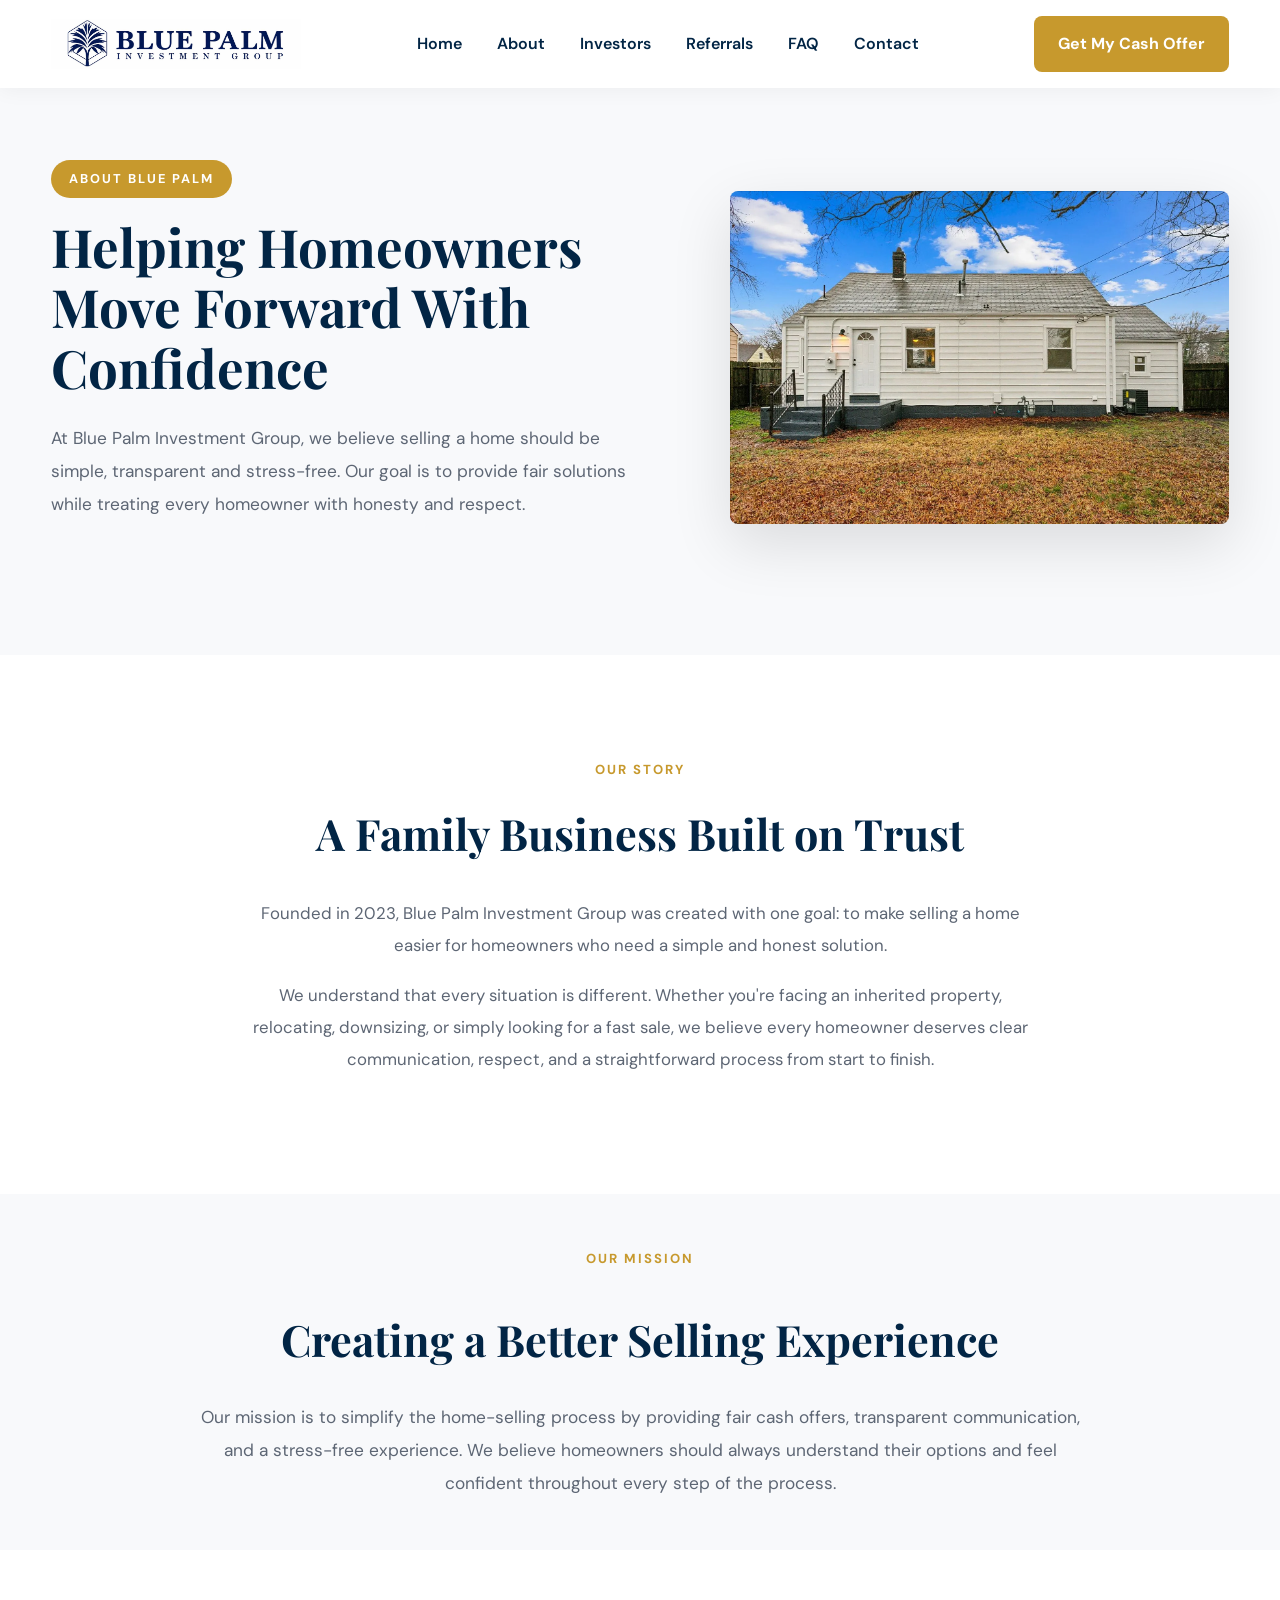
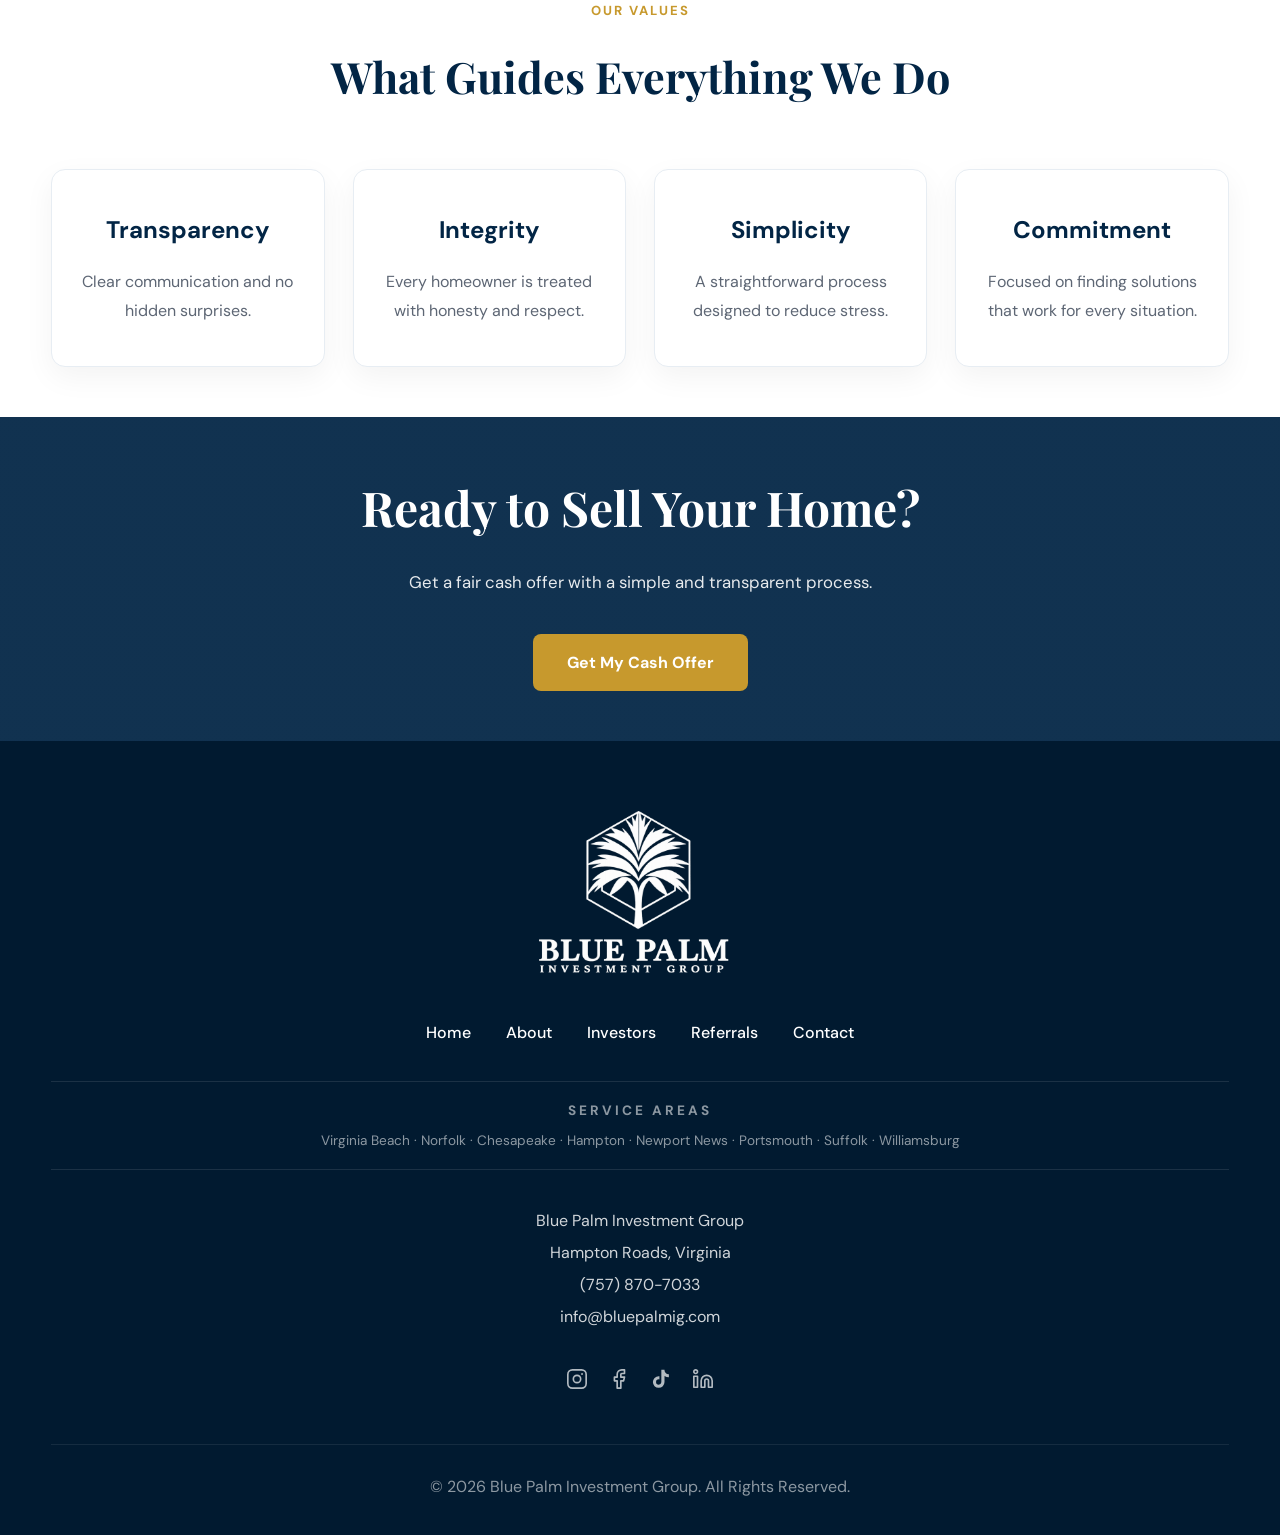
==== about.html @ 083c108b "cambios" ====
<!DOCTYPE html>
<html lang="en">

    <head>

    <meta charset="UTF-8">
    <meta name="viewport" content="width=device-width, initial-scale=1.0">

    <title>Blue Palm Investment Group | Sell Your House Fast in Virginia</title>

    <meta name="description"
        content="Sell your house fast in Virginia. No repairs, no commissions, no hidden fees. Receive a fair cash offer from Blue Palm Investment Group.">

    <link rel="preconnect" href="https://fonts.googleapis.com">
    <link rel="preconnect" href="https://fonts.gstatic.com" crossorigin>
    <link rel="preload" as="style" href="https://fonts.googleapis.com/css2?family=Playfair+Display:wght@600;700&family=DM+Sans:wght@300;400;500;700&display=swap">
    <link rel="stylesheet" href="https://fonts.googleapis.com/css2?family=Playfair+Display:wght@600;700&family=DM+Sans:wght@300;400;500;700&display=swap" media="print" onload="this.media='all'">
    <link rel="canonical" href="https://bluepalmig.com/about">
    <link rel="stylesheet" href="css/style.css">
    <link rel="stylesheet" href="css/responsive.css">

     <!-- Google tag (gtag.js) -->
    <script async src="https://www.googletagmanager.com/gtag/js?id=G-DP2L8LZP22"></script>
    <script>
        window.dataLayer = window.dataLayer || [];
        function gtag(){dataLayer.push(arguments);}
        gtag('js', new Date());

        gtag('config', 'G-DP2L8LZP22');
    </script>

    </head>

    <body>



        <header class="header">

            <div class="container">

                <a href="index.html" class="logo">

                    <img src="images/logo.jpg" alt="Blue Palm Investment Group" width="260" height="173">

                </a>

                <nav class="navbar">

                    <ul class="nav-links">

                        <li><a href="index.html">Home</a></li>
                        <li><a href="about.html">About</a></li>
                        <li><a href="buyers.html">Investors</a></li>
                        <li><a href="referrals.html">Referrals</a></li>
                        <li><a href="fqa.html">FAQ</a></li>
                        <li><a href="contact.html">Contact</a></li>

                    </ul>

                </nav>

                <a href="index.html#seller-form" class="btn-nav">

                    Get My Cash Offer

                </a>

                <div class="menu-toggle">

                    ☰

                </div>

            </div>

        </header>


        <main>

            <section class="hero hero-about">

                <div class="container">

                    <div class="hero-text">

                        <span class="hero-tag">

                            ABOUT BLUE PALM

                        </span>

                        <h1>

                            Helping Homeowners Move Forward With Confidence

                        </h1>

                        <p>

                            At Blue Palm Investment Group, we believe selling a home
                            should be simple, transparent and stress-free.
                            Our goal is to provide fair solutions while treating every
                            homeowner with honesty and respect.

                        </p>

                    </div>

                    <div class="hero-image">

                        <img src="images/1.png"
                            alt="Blue Palm Team">

                    </div>

                </div>

            </section>

            <!-- OUR STORY -->

            <section class="about-story">

                <div class="container">

                    <div class="about-grid">

                        <div>

                            <span class="section-tag">

                                OUR STORY

                            </span>

                            <h2>

                                A Family Business Built on Trust

                            </h2>

                            <p>

                                Founded in 2023, Blue Palm Investment Group was created
                                with one goal: to make selling a home easier for
                                homeowners who need a simple and honest solution.

                            </p>

                            <p>

                                We understand that every situation is different.
                                Whether you're facing an inherited property,
                                relocating, downsizing, or simply looking for a fast sale,
                                we believe every homeowner deserves clear communication,
                                respect, and a straightforward process from start to finish.

                            </p>

                        </div>

                        <!-- <div>

                            <img src="images/5.jpg"
                                alt="Blue Palm Investment Group">

                        </div>-->

                    </div>

                </div>

            </section>



            <!-- MISSION -->

            <section class="mission">

                <div class="container">

                    <span class="section-tag">

                        OUR MISSION

                    </span>

                    <h2>

                        Creating a Better Selling Experience

                    </h2>

                    <p>

                        Our mission is to simplify the home-selling process by providing
                        fair cash offers, transparent communication, and a stress-free
                        experience. We believe homeowners should always understand their
                        options and feel confident throughout every step of the process.

                    </p>

                </div>

            </section>



            <!-- VALUES -->

            <section class="values">

                <div class="container">

                    <span class="section-tag">

                        OUR VALUES

                    </span>

                    <h2>

                        What Guides Everything We Do

                    </h2>

                    <div class="values-grid">

                        <article class="value-card">

                            <h3>

                                Transparency

                            </h3>

                            <p>

                                Clear communication and no hidden surprises.

                            </p>

                        </article>

                        <article class="value-card">

                            <h3>

                                Integrity

                            </h3>

                            <p>

                                Every homeowner is treated with honesty and respect.

                            </p>

                        </article>

                        <article class="value-card">

                            <h3>

                                Simplicity

                            </h3>

                            <p>

                                A straightforward process designed to reduce stress.

                            </p>

                        </article>

                        <article class="value-card">

                            <h3>

                                Commitment

                            </h3>

                            <p>

                                Focused on finding solutions that work for every situation.

                            </p>

                        </article>

                    </div>

                </div>

            </section>



            <!-- CTA -->

            <section class="cta">

                <div class="container">

                    <h2>

                        Ready to Sell Your Home?

                    </h2>

                    <p>

                        Get a fair cash offer with a simple and transparent process.

                    </p>

                    <a href="index.html#seller-form"
                    class="btn-primary">

                        Get My Cash Offer

                    </a>

                </div>

            </section>

        </main>

         <!-- FOOTER -->

        <footer class="footer">

            <div class="container">

                <div class="footer-logo">

                      <img src="images/logobp.png" alt="Blue Palm Investment Group" width="260" height="173">

                </div>

                <div class="footer-links">

                    <a href="index.html">Home</a>
                    <a href="about.html">About</a>
                    <a href="buyers.html">Investors</a>
                    <a href="referrals.html">Referrals</a>
                    <a href="contact.html">Contact</a>

                </div>

                <div class="footer-areas">

                    <p class="footer-areas-title">Service Areas</p>

                    <p>Virginia Beach · Norfolk · Chesapeake · Hampton · Newport News · Portsmouth · Suffolk · Williamsburg</p>

                </div>

                <div class="footer-contact">

                    <p>Blue Palm Investment Group</p>
                    <p>Hampton Roads, Virginia</p>
                    <p>(757) 870-7033</p>
                    <p>info@bluepalmig.com</p>

                </div>

                <div class="footer-social">

                    <!-- Instagram -->
                    <a href="https://www.instagram.com/bluepalmig/" target="_blank" aria-label="Instagram">
                        <svg xmlns="http://www.w3.org/2000/svg" width="22" height="22" viewBox="0 0 24 24" fill="none" stroke="white" stroke-width="1.8" stroke-linecap="round" stroke-linejoin="round">
                            <rect x="2" y="2" width="20" height="20" rx="5" ry="5"/>
                            <circle cx="12" cy="12" r="4"/>
                            <circle cx="17.5" cy="6.5" r="1" fill="white" stroke="none"/>
                        </svg>
                    </a>

                    <!-- Facebook -->
                    <a href="https://www.facebook.com/p/Blue-Palm-Investment-Group-LLC-61579224363152/" target="_blank" aria-label="Facebook">
                        <svg xmlns="http://www.w3.org/2000/svg" width="22" height="22" viewBox="0 0 24 24" fill="none" stroke="white" stroke-width="1.8" stroke-linecap="round" stroke-linejoin="round">
                            <path d="M18 2h-3a5 5 0 0 0-5 5v3H7v4h3v8h4v-8h3l1-4h-4V7a1 1 0 0 1 1-1h3z"/>
                        </svg>
                    </a>

                    <!-- TikTok -->
                    <a href="https://www.tiktok.com/@bluepalmig" target="_blank" aria-label="TikTok">
                        <svg xmlns="http://www.w3.org/2000/svg" width="22" height="22" viewBox="0 0 24 24" fill="white">
                            <path d="M19.59 6.69a4.83 4.83 0 0 1-3.77-4.25V2h-3.45v13.67a2.89 2.89 0 0 1-2.88 2.5 2.89 2.89 0 0 1-2.89-2.89 2.89 2.89 0 0 1 2.89-2.89c.28 0 .54.04.79.1V9.01a6.33 6.33 0 0 0-.79-.05 6.34 6.34 0 0 0-6.34 6.34 6.34 6.34 0 0 0 6.34 6.34 6.34 6.34 0 0 0 6.33-6.34V8.69a8.18 8.18 0 0 0 4.78 1.52V6.76a4.85 4.85 0 0 1-1.01-.07z"/>
                        </svg>
                    </a>

                    <!-- LinkedIn -->
                    <a href="https://www.linkedin.com/company/blue-palm-invesment-group/" target="_blank" aria-label="LinkedIn">
                        <svg xmlns="http://www.w3.org/2000/svg" width="22" height="22" viewBox="0 0 24 24" fill="none" stroke="white" stroke-width="1.8" stroke-linecap="round" stroke-linejoin="round">
                            <path d="M16 8a6 6 0 0 1 6 6v7h-4v-7a2 2 0 0 0-2-2 2 2 0 0 0-2 2v7h-4v-7a6 6 0 0 1 6-6z"/>
                            <rect x="2" y="9" width="4" height="12"/>
                            <circle cx="4" cy="4" r="2"/>
                        </svg>
                    </a>

                </div>

                <div class="footer-copy">

                    © 2026 Blue Palm Investment Group.
                    All Rights Reserved.

                </div>

            </div>

            

        </footer>

        <script src="js/main.js"></script>

    </body>

</html>
---- css/style.css ----
/* VARIABLES */

:root{

    --primary:#022545;
    --primary-light:#0b3b6d;
    --gold:#c7992d;

    --white:#ffffff;
    --off-white:#f8f9fb;
    --light:#eef3f7;

    --text:#1f2937;
    --gray:#6b7280;
    --border:#dbe3ea;

    --shadow:0 12px 35px rgba(0,0,0,.08);

    --radius:8px;

    --transition:.3s ease;

    --container:1200px;

}


/* RESET */

*{

    margin:0;
    padding:0;
    box-sizing:border-box;

}

html{

    scroll-behavior:smooth;

}

body{

    font-family:'DM Sans',sans-serif;
    color:var(--text);
    background:var(--white);
    line-height:1.7;

}

img{

    display:block;
    width:100%;

}

a{

    text-decoration:none;

}

ul{

    list-style:none;

}

button,
input{

    font-family:'DM Sans',sans-serif;

}


/* GLOBAL */

.container{

    width:min(92%,var(--container));
    margin:auto;

}

section{

    padding:50px 0;

}

.section-title{

    max-width:700px;
    margin:0 auto 60px;
    text-align:center;

}

.section-title span{

    display:inline-block;

    color:var(--gold);

    font-size:.82rem;

    letter-spacing:2px;

    text-transform:uppercase;

    font-weight:700;

    margin-bottom:12px;

}

.section-title h2{

    font-family:'Playfair Display',serif;

    color:var(--primary);

    font-size:2.7rem;

    margin-bottom:18px;

}

.section-title p{

    color:var(--gray);

    font-size:1.05rem;

}


/* BUTTONS */

.btn-primary{

    display:inline-flex;
    align-items:center;
    justify-content:center;

    padding:15px 34px;

    background:var(--gold);

    color:var(--white);

    font-weight:700;

    border-radius:var(--radius);

    transition:var(--transition);

}

.btn-primary:hover{

    background:#b4861f;

    transform:translateY(-3px);

}

.btn-secondary{

    display:inline-flex;

    align-items:center;
    justify-content:center;

    padding:15px 34px;

    border:2px solid white;

    color:white;

    border-radius:var(--radius);

    transition:var(--transition);

}

.btn-secondary:hover{

    background:white;

    color:var(--primary);

}

/* INDEX - HEADER */

.header{

    position:fixed;
    top:0;
    left:0;
    width:100%;

    background:rgba(255,255,255,.96);

    backdrop-filter:blur(12px);

    box-shadow:0 2px 20px rgba(0,0,0,.05);

    z-index:999;

}

.header .container{

    display:flex;

    justify-content:space-between;

    align-items:center;

    height:88px;

}

.logo img{

    width:250px;

    height:auto;

    display:block;

}

.navbar ul{

    display:flex;

    align-items:center;

    gap:35px;

}

.navbar a{

    color:var(--primary);

    font-weight:600;

    transition:var(--transition);

    position:relative;

}

.navbar a::after{

    content:"";

    position:absolute;

    left:0;

    bottom:-6px;

    width:0;

    height:2px;

    background:var(--gold);

    transition:var(--transition);

}

.navbar a:hover{

    color:var(--gold);

}

.navbar a:hover::after{

    width:100%;

}

.btn-nav{

    background:var(--gold);

    color:white;

    padding:14px 24px;

    border-radius:var(--radius);

    font-weight:700;

    transition:var(--transition);

}

.btn-nav:hover{

    background:#b4861f;

    transform:translateY(-2px);

}



/* INDEX - HERO */

.hero{

    position:relative;

    padding:140px 0 80px;

    display:flex;

    align-items:center;

    background:linear-gradient(rgba(2,37,69,0.953),rgba(2,37,69,0.953));

    overflow:hidden;

}

.hero .container{

    display:grid;

    grid-template-columns:1.0fr .9fr;

    gap:60px;

    align-items:center;

}

.hero-tag{

    display:inline-block;

    background:rgba(255,255,255,.12);

    color:white;

    padding:10px 18px;

    border-radius:50px;

    font-size:.8rem;

    letter-spacing:2px;

    margin-bottom:22px;

}

.hero h1{

    color:white;

    font-family:'Playfair Display',serif;

    font-size:4rem;

    line-height:1.15;

    margin-bottom:24px;

}

.hero p{

    color:rgba(255,255,255,.92);

    font-size:1.1rem;

    margin-bottom:35px;

    max-width:620px;

}

.hero-buttons{

    display:flex;

    gap:18px;

    flex-wrap:wrap;

    margin-bottom:40px;

}

.hero-features{

    display:flex;

    gap:30px;

    flex-wrap:wrap;

    color:white;

    font-weight:600;

}

.hero-card{

    background:rgba(255,255,255,.05);

    backdrop-filter:blur(8px);

    border:1px solid rgba(199,153,45,.7);

    padding:30px;

    border-radius:14px;

    margin-top:0px;

}

.hero-form-title{

    color:white;

    font-size:1.8rem;

    font-family:'Playfair Display',serif;

    margin-bottom:8px;

}

.hero-card p{

    color:rgba(255,255,255,.85);

    margin-bottom:18px;

}

.hero-card form{

    display:flex;

    flex-direction:column;

    gap:12px;

}

.hero-card input,

.hero-card textarea{

    width:100%;

    padding:13px 16px;

    border:1px solid rgba(255,255,255,.25);

    background:rgba(255,255,255,.08);

    color:white;

    border-radius:8px;

    font-size:.95rem;

    transition:.3s;

}

.hero-card input::placeholder,

.hero-card textarea::placeholder{

    color:rgba(255,255,255,.65);

}

.hero-card input:focus,

.hero-card textarea:focus{

    outline:none;

    border-color:var(--gold);

}

.hero-card textarea{

    min-height:80px;

    resize:none;

}

.hero-card button{

    border:none;

    background:var(--gold);

    color:white;

    padding:14px;

    border-radius:8px;

    font-size:1rem;

    font-weight:700;

    cursor:pointer;

    transition:.3s;

}

.hero-card button:hover{

    background:#b4861f;

}

.hero-card small{

    display:block;

    text-align:center;

    margin-top:12px;

    color:rgba(255,255,255,.75);

}

/* INDEX - TRUST BAR */

.trust-bar{

    background:var(--primary);

    padding:28px 0;

}

.trust-bar .container{

    display:grid;

    grid-template-columns:repeat(4,1fr);

    gap:20px;

}

.trust-item{

    color:white;

    text-align:center;

    font-size:1rem;

    font-weight:600;

    letter-spacing:.5px;

}



/* INDEX - WHY US */

.why-us{

    background:var(--off-white);

}

.why-grid{

    display:grid;

    grid-template-columns:repeat(4,1fr);

    gap:28px;

}

.why-card{

    background:white;

    border-radius:14px;

    padding:40px 28px;

    box-shadow:var(--shadow);

    transition:var(--transition);

    text-align:center;

    border:1px solid rgba(0,0,0,.04);

}

.why-card:hover{

    transform:translateY(-8px);

}

.why-card .icon{

    width:78px;

    height:78px;

    margin:0 auto 25px;

    display:flex;

    align-items:center;

    justify-content:center;

    background:rgba(199,153,45,.12);

    border-radius:50%;

    font-size:2rem;

}

.why-card h3{

    color:var(--primary);

    font-family:'Playfair Display',serif;

    font-size:1.45rem;

    margin-bottom:15px;

}

.why-card p{

    color:var(--gray);

    font-size:.98rem;

    line-height:1.8;

}



/* INDEX - PROCESS */

.process{

    background:white;

}

.process-grid{

    display:flex;

    flex-direction:column;

    gap:10px;

    max-width:550px;

    margin:0 auto;

}

.step{

    display:flex;

    align-items:center;

    gap:18px;

    text-align:left;

    padding:15px 25px;

}

.number{

    width:48px;

    height:48px;

    flex-shrink:0;

    margin:0;

    display:flex;

    align-items:center;

    justify-content:center;

    border-radius:50%;

    background:var(--gold);

    color:white;

    font-size:1.1rem;

    font-weight:700;

}

.step h3{

    color:var(--primary);

    font-family:'Playfair Display',serif;

    margin-bottom:8px;

    font-size:1.2rem;

}

.step p{

    color:var(--gray);

    font-size:.95rem;

    line-height:1.6;

}



/* INDEX - STATS */

.stats{

    background:linear-gradient(rgba(2,37,69,.92),rgba(2,37,69,.92));
}

.stats .container{

    display:grid;

    grid-template-columns:repeat(4,1fr);

    gap:35px;

}

.stat{

    text-align:center;

}

.stat h2{

    color:var(--gold);

    font-size:3.3rem;

    font-family:'Playfair Display',serif;

    margin-bottom:12px;

}

.stat p{

    color:white;

    font-size:1.05rem;

}



/* INDEX - SERVICE AREAS */

.areas{

    background:var(--off-white);

}

.areas-grid{

    display:grid;

    grid-template-columns:repeat(4,1fr);

    gap:18px;

}

.areas-grid div{

    background:white;

    padding:22px;

    text-align:center;

    border-radius:10px;

    font-weight:600;

    color:var(--primary);

    transition:var(--transition);

    box-shadow:0 5px 20px rgba(0,0,0,.05);

}

.areas-grid div:hover{

    background:var(--gold);

    color:white;

    transform:translateY(-5px);

}

/* INDEX - CTA */

.cta{

    background:white;

    text-align:center;

}

.cta h2{

    color:var(--primary);

    font-family:'Playfair Display',serif;

    font-size:2.8rem;

    margin-bottom:18px;

}

.cta p{

    max-width:700px;

    margin:0 auto 35px;

    color:var(--gray);

    font-size:1.05rem;

}



/* INDEX - FAQ */

.faq{

    background:var(--off-white);

}

.faq-list{

    max-width:900px;

    margin:auto;

}

.faq details{

    background:white;

    margin-bottom:18px;

    border-radius:10px;

    box-shadow:0 6px 20px rgba(0,0,0,.05);

    overflow:hidden;

}

.faq summary{

    padding:22px 28px;

    cursor:pointer;

    font-weight:700;

    color:var(--primary);

    list-style:none;

    position:relative;

    transition:var(--transition);

}

.faq summary::-webkit-details-marker{

    display:none;

}

.faq summary::after{

    content:"+";

    position:absolute;

    right:28px;

    font-size:1.4rem;

    color:var(--gold);

    transition:var(--transition);

}

.faq details[open] summary::after{

    content:"−";

}

.faq summary:hover{

    background:#f8fafc;

}

.faq details p{

    padding:0 28px 24px;

    color:var(--gray);

    line-height:1.8;

}



/* INDEX - FINAL CTA */

.final-cta{

    background:

    linear-gradient(rgba(2,37,69,.92),rgba(2,37,69,.92));

    text-align:center;

}

.final-cta h2{

    color:white;

    font-family:'Playfair Display',serif;

    font-size:3rem;

    margin-bottom:18px;

}

.final-cta p{

    color:rgba(255,255,255,.92);

    max-width:720px;

    margin:0 auto 35px;

}

/* FOOTER */

.footer{

    background:#011a30;

    padding:70px 0 35px;

}

.footer .container{

    display:grid;

    gap:35px;

    justify-items:center;

}

.footer-logo img{

    width:260px;

}

.footer-links{

    display:flex;

    gap:35px;

    flex-wrap:wrap;

    justify-content:center;

}

.footer-links a{

    color:white;

    transition:var(--transition);

    font-weight:500;

}

.footer-links a:hover{

    color:var(--gold);

}

.footer-areas{

    text-align:center;

    padding:18px 0;

    border-top:1px solid rgba(255,255,255,.1);

    border-bottom:1px solid rgba(255,255,255,.1);

    width:100%;

}

.footer-areas-title{

    font-size:.75rem;

    font-weight:700;

    letter-spacing:3px;

    text-transform:uppercase;

    color:var(--gold);

    margin-bottom:8px;

    display:block;

}

.footer-areas p{

    color:rgba(255,255,255,.55);

    font-size:.85rem;

    line-height:1.6;

}

.footer-contact{

    text-align:center;

    color:rgba(255,255,255,.82);

    line-height:2;

}

.footer-copy{

    color:rgba(255,255,255,.55);

    border-top:1px solid rgba(255,255,255,.08);

    width:100%;

    padding-top:28px;

    text-align:center;

    margin-top:10px;

}

/* UTILITIES */

::selection{

    background:var(--gold);

    color:white;

}

input,
button,
a{

    transition:var(--transition);

}

/* ABOUT */

/* Hero */

.hero-about{

    padding:160px 0 100px;

    background:#f8f9fb;

}

.hero-about .container{

    display:grid;

    grid-template-columns:1.1fr .9fr;

    align-items:center;

    gap:70px;

}

.hero-about .hero-tag{

    display:inline-block;

    margin-bottom:18px;

    padding:8px 18px;

    background:#c7992d;

    color:#fff;

    font-size:.8rem;

    font-weight:700;

    letter-spacing:2px;

    border-radius:50px;

    text-transform:uppercase;

}

.hero-about h1{

    font-size:3.3rem;

    color:#022545;

    margin-bottom:24px;

    line-height:1.15;

}

.hero-about p{

    color:#5d6674;

    font-size:1.08rem;

    line-height:1.9;

    max-width:620px;

}

.hero-about img{

    width:100%;

    border-radius:8px;

    box-shadow:0 20px 60px rgba(0,0,0,.12);

    object-fit:cover;

}



/* Story */

.about-story{

    padding:100px 0;

    background:#fff;
    text-align:center;

}

.about-grid{

    display:block;

    max-width:800px;

    margin:0 auto;

}
.section-tag{

    display:inline-block;

    margin-bottom:15px;

    color:#c7992d;

    font-size:.82rem;

    font-weight:700;

    letter-spacing:2px;

    text-transform:uppercase;

}

.about-story h2{

    color:#022545;

    font-size:2.7rem;

    margin-bottom:28px;

}

.about-story p{

    color:#5d6674;

    line-height:1.9;

    margin-bottom:18px;

    font-size:1.05rem;

}

/* ABOUT - Mission */

.mission{

    background:#f8f9fb;

    text-align:center;

}

.mission .container{

    max-width:900px;

}

.mission h2{

    color:#022545;

    font-size:2.7rem;

    margin:18px 0 25px;

}

.mission p{

    color:#5d6674;

    font-size:1.08rem;

    line-height:1.9;

}



/* ABOUT - Values */

.values{

    background:#fff;

}

.values h2{

    color:#022545;

    font-size:2.7rem;

    margin:18px 0 55px;

    text-align:center;

}

.values .section-tag{

    display:block;

    text-align:center;

}

.values-grid{

    display:grid;

    grid-template-columns:repeat(4,1fr);

    gap:28px;

}

.value-card{

    background:#fff;

    padding:40px 30px;

    border-radius:14px;

    border:1px solid #e7edf3;

    text-align:center;

    transition:all .35s ease;

    box-shadow:0 10px 30px rgba(0,0,0,.05);

}

.value-card:hover{

    transform:translateY(-10px);

    border-color:#c7992d;

}

.value-card h3{

    color:#022545;

    font-size:1.5rem;

    margin-bottom:18px;

}

.value-card p{

    color:#5d6674;

    line-height:1.8;

}



/* ABOUT - Why Trust */

.why-about{

    background:#f8f9fb;

}

.why-about h2{

    color:#022545;

    font-size:2.7rem;

    margin:18px 0 55px;

    text-align:center;

}

.why-about .section-tag{

    display:block;

    text-align:center;

}

.trust-grid{

    display:grid;

    grid-template-columns:repeat(2,1fr);

    gap:28px;

}

.trust-card{

    background:#fff;

    padding:35px;

    border-radius:14px;

    border-left:5px solid #c7992d;

    box-shadow:0 10px 30px rgba(0,0,0,.05);

}

.trust-card h3{

    color:#022545;

    margin-bottom:15px;

    font-size:1.45rem;

}

.trust-card p{

    color:#5d6674;

    line-height:1.8;

}
/* ABOUT - Service Areas */

.service-area{

    background:#ffffff;

    text-align:center;

}

.service-area h2{

    color:#022545;

    font-size:2.7rem;

    margin:18px 0 18px;

}

.section-intro{

    max-width:720px;

    margin:0 auto 50px;

    color:#5d6674;

    line-height:1.8;

}

.area-list{

    display:flex;

    flex-wrap:wrap;

    justify-content:center;

    gap:18px;

}

.area-list span{

    padding:16px 28px;

    background:#f5f7fa;

    color:#022545;

    border-radius:50px;

    border:1px solid #e4e9ef;

    font-weight:600;

    transition:all .3s ease;

}

.area-list span:hover{

    background:#022545;

    color:#ffffff;

    border-color:#022545;

}



/* ABOUT - CTA */

.cta{

    background:linear-gradient(rgba(2,37,69,.94),rgba(2,37,69,.94));

    text-align:center;

}

.cta h2{

    color:#ffffff;

    font-size:3rem;

    margin-bottom:18px;

}

.cta p{

    max-width:720px;

    margin:0 auto 35px;

    color:rgba(255,255,255,.9);

    line-height:1.9;

}

.cta .btn-primary{

    display:inline-flex;

    align-items:center;

    justify-content:center;

}



/* ABOUT - Small Adjustments */

.about-story img,

.hero-about img{

    object-fit:cover;

}

.about-story h2,

.mission h2,

.values h2,

.why-about h2,

.service-area h2{

    font-family:'Playfair Display',serif;

}

.value-card,

.trust-card,

.area-list span{

    transition:.35s ease;

}

/* BUYERS */

/* Hero */

.buyers-hero{

    padding:160px 0 100px;

    background:#022545;

}

.buyers-hero-content{

    display:grid;

    grid-template-columns:1.1fr .9fr;

    gap:70px;

    align-items:center;

}

.buyers-hero h1{

    font-family:'Playfair Display',serif;

    color:#ffffff;

    font-size:3.4rem;

    line-height:1.15;

    margin:22px 0;

}

.buyers-hero p{

    color:#ffffff;

    line-height:1.9;

    font-size:1.08rem;

    margin-bottom:35px;

}

.buyers-hero-image img{

    width:100%;

    border-radius:16px;

    box-shadow:0 20px 60px rgba(0,0,0,.12);

}



/* Benefits */

.buyers-benefits{

    background:#ffffff;

}

.section-heading{

    text-align:center;

    max-width:760px;

    margin:0 auto 60px;

}

.section-heading span{

    display:inline-block;

    color:#c7992d;

    text-transform:uppercase;

    letter-spacing:2px;

    font-size:.82rem;

    font-weight:700;

    margin-bottom:14px;

}

.section-heading h2{

    font-family:'Playfair Display',serif;

    color:#022545;

    font-size:2.7rem;

    margin-bottom:18px;

}

.section-heading p{

    color:#5d6674;

    line-height:1.8;

}

.benefits-grid{

    display:grid;

    grid-template-columns:repeat(3,1fr);

    gap:30px;

}

.benefit-card{

    background:#fff;

    padding:40px 32px;

    border-radius:14px;

    text-align:center;

    box-shadow:0 10px 35px rgba(0,0,0,.06);

    transition:.35s ease;

}

.benefit-card:hover{

    transform:translateY(-10px);

}

.benefit-icon{

    width:75px;

    height:75px;

    margin:0 auto 25px;

    border-radius:50%;

    background:#022545;

    color:#fff;

    display:flex;

    align-items:center;

    justify-content:center;

    font-size:2rem;

    font-weight:700;

}

.benefit-card h3{

    color:#022545;

    margin-bottom:16px;

    font-size:1.45rem;

}

.benefit-card p{

    color:#5d6674;

    line-height:1.8;

}



/* Process */

.investment-process{

    background:#f8f9fb;

}

.investment-process .process-grid{

    display:grid;

    grid-template-columns:repeat(3,1fr);

    gap:30px;

}

.process-step{

    background:#fff;

    padding:35px;

    text-align:center;

    border-radius:14px;

    box-shadow:0 10px 30px rgba(0,0,0,.05);

}

.step-number{

    width:75px;

    height:75px;

    border-radius:50%;

    background:#c7992d;

    color:#fff;

    display:flex;

    justify-content:center;

    align-items:center;

    margin:0 auto 25px;

    font-weight:700;

    font-size:1.4rem;

}

.process-step h3{

    color:#022545;

    margin-bottom:15px;

}

.process-step p{

    color:#5d6674;

    line-height:1.8;

}


/* BUYERS - FAQ */

.buyers-faq{

    background:#f8f9fb;

}

.buyers-faq .faq-list{

    max-width:900px;

    margin:auto;

}

.buyers-faq details{

    background:#fff;

    border-radius:12px;

    margin-bottom:18px;

    overflow:hidden;

    box-shadow:0 10px 25px rgba(0,0,0,.05);

}

.buyers-faq summary{

    padding:22px 28px;

    cursor:pointer;

    list-style:none;

    font-weight:700;

    color:#022545;

    position:relative;

}

.buyers-faq summary::-webkit-details-marker{

    display:none;

}

.buyers-faq summary::after{

    content:"+";

    position:absolute;

    right:28px;

    color:#c7992d;

    font-size:1.5rem;

}

.buyers-faq details[open] summary::after{

    content:"−";

}

.buyers-faq p{

    padding:0 28px 25px;

    color:#5d6674;

    line-height:1.8;

}



/* BUYERS - CTA */

.buyers-cta{

    background:

    linear-gradient(rgba(2,37,69,.93),rgba(2,37,69,.93));

    text-align:center;

}

.buyers-cta h2{

    color:#ffffff;

    font-family:'Playfair Display',serif;

    font-size:3rem;

    margin-bottom:20px;

}

.buyers-cta p{

    color:rgba(255,255,255,.9);

    max-width:700px;

    margin:0 auto 35px;

    line-height:1.8;

}



/* BUYERS - SMALL ADJUSTMENTS */

.buyers-hero img,

.process-step,

.benefit-card{

    transition:.35s ease;

}

.process-step:hover,

.benefit-card:hover{

    transform:translateY(-8px);

}

.process-step:hover .step-number{

    transform:scale(1.08);

}

.step-number{

    transition:.3s ease;

}

.buyers-hero img{

    object-fit:cover;

}

/* REFERRALS */

/* Hero */

/* REFERRALS */

/* Hero */

.referrals-hero{

    padding:140px 0 80px;

    background:#022545;

    text-align:left;

}

.referrals-hero-content{

    display:flex;

    align-items:center;

    justify-content:space-between;

    gap:60px;

}

.referrals-hero-text{

    flex:1;

}

.referrals-hero h1{

    font-family:'Playfair Display',serif;

    font-size:3rem;

    color:#ffffff;

    margin:14px 0 20px;

    line-height:1.15;

    max-width:100%;

}

.referrals-hero p{

    color:rgba(255,255,255,.8);

    line-height:1.8;

    margin-bottom:0;

    max-width:100%;

}

.reward-list{

    list-style:none;

    display:flex;

    flex-direction:column;

    gap:10px;

    margin-top:20px;

}

.reward-list li{

    color:rgba(255,255,255,.9);

    font-weight:500;

}

.referrals-hero-card{

    background:rgba(255,255,255,.06);

    border:2px solid var(--gold);

    border-radius:16px;

    padding:40px 45px;

    text-align:center;

    min-width:350px;

}

.reward-tag{

    color:rgba(255,255,255,.7);

    font-size:.85rem;

    text-transform:uppercase;

    letter-spacing:2px;

    margin-bottom:8px;

}

.referrals-hero-card h2{

    font-family:'Playfair Display',serif;

    color:var(--gold);

    font-size:3.5rem;

    margin:0 0 4px;

}

.referrals-hero-card > p{

    color:rgba(255,255,255,.7);

    margin-bottom:25px;

}

.referrals-hero-card .btn-primary{

    display:block;

    margin-bottom:15px;

}

.reward-email{

    color:rgba(255,255,255,.5);

    font-size:.82rem;

    margin:0;

}



/* Intro */

.referrals-intro{

    background:#ffffff;

}

.steps-grid{

    display:grid;

    grid-template-columns:repeat(3,1fr);

    gap:28px;

}

.step-card{

    background:#ffffff;

    border-radius:14px;

    padding:35px 28px;

    text-align:center;

    box-shadow:0 10px 30px rgba(0,0,0,.05);

    transition:.35s ease;

}

.step-card:hover{

    transform:translateY(-8px);

}

.step-card h3{

    color:#022545;

    margin-bottom:15px;

    font-size:1.35rem;

}

.step-card p{

    color:#5d6674;

    line-height:1.8;

}



/* Form Section */

.referral-form-section{

    background:#f8f9fb;

}



/* Small Adjustments */

.referrals-hero .section-tag{

    margin-bottom:10px;

}

.step-card .step-number{

    margin-bottom:22px;

}

/* SITUATIONS */

.situations{

    background:#f8f9fb;

}

.situations-grid{

    display:flex;

    flex-direction:column;

    gap:12px;

    max-width:1000px;

    margin:0 auto;

}

.situation-card{

    background:#ffffff;

    padding:18px 35px;

    border-radius:12px;

    box-shadow:0 6px 20px rgba(0,0,0,.05);

    display:flex;

    align-items:center;

    gap:0;

}

.situation-card h3{

    color:#022545;

    font-size:1.05rem;

    white-space:nowrap;

    min-width:200px;

    margin:0;

    padding-right:24px;

}

.situation-card p{

    color:#5d6674;

    line-height:1.6;

    font-size:.95rem;

    margin:0;

    border-left:2px solid var(--gold);

    padding-left:24px;

}

.situation-card:hover{

    transform:translateY(-6px);

}

.situation-card h3{

    color:#022545;

    font-size:1.05rem;

    width:220px;

    min-width:220px;

    margin:0;

    padding-right:24px;

}

.situation-card p{

    color:#5d6674;

    line-height:1.8;

}

/* PROPERTY TYPES */

.property-types{

    background:#ffffff;

}

.property-grid{

    display:grid;

    grid-template-columns:repeat(3,1fr);

    gap:25px;

}

.property-card{

    background:#022545;

    color:#ffffff;

    padding:35px 25px;

    text-align:center;

    border-radius:12px;

    transition:.3s ease;

}

.property-card:hover{

    transform:translateY(-6px);

}

.property-card h3{

    margin:0;

    font-size:1.3rem;

    color:#ffffff;

}

/* COMPARISON */

.comparison{

    background:#f8f9fb;

}

.comparison-table{

    background:#ffffff;

    border-radius:12px;

    overflow:hidden;

    box-shadow:0 10px 30px rgba(0,0,0,.05);

}

.comparison-header,

.comparison-row{

    display:grid;

    grid-template-columns:2fr 1fr 1fr;

}

.comparison-header{

    background:#022545;

    color:#ffffff;

    font-weight:700;

}

.comparison-header div,

.comparison-row div{

    padding:22px;

}

.comparison-row{

    border-bottom:1px solid #e5e7eb;

}

.comparison-row:last-child{

    border-bottom:none;

}

.comparison-row div:first-child{

    font-weight:700;

    color:#022545;

}

/* CONTACT */

/* HERO */

.contact-hero{

    padding:140px 0 70px;

    background:#022545;

    text-align:center;

}

.contact-hero .section-tag{

    color:var(--gold);

    font-size:.9rem;

    font-weight:700;

    letter-spacing:4px;

    text-transform:uppercase;

    margin-bottom:20px;

    display:block;

}

.contact-hero h1{

    font-family:'Playfair Display',serif;

    font-size:3.5rem;

    color:white;

    margin-bottom:20px;

}

.contact-hero p{

    color:rgba(255,255,255,.85);

    max-width:700px;

    margin:auto;

    font-size:1.1rem;

    line-height:1.8;

}



/* INFO */

.contact-info{

    background:#ffffff;

    padding:50px 0;

}

.contact-grid{

    display:grid;

    grid-template-columns:repeat(3,1fr);

    gap:25px;

}

.contact-card{

    background:#f8f9fb;

    padding:30px;

    border-radius:12px;

    text-align:center;

}

.contact-card h3{

    color:#022545;

    margin-bottom:12px;

}

.contact-card p{

    margin:0;

    color:#5d6674;

}



/* FORM */

.contact-form-section{

    background:#f8f9fb;

    padding:20px 0 70px;

}

.contact-form-section .bp-wrap{

    margin:0 auto;

}

.contact-form-section .bp-logo-bar{

    display:none;

}

.contact-form-section .bp-title{

    text-align:center;

}

.contact-form-section .bp-sub{

    text-align:center;

}




/* FORMS */

.bp-wrap{

    max-width:850px;

    margin-top:0px;

    margin-bottom:20px;

    margin-left:auto;

    margin-right:auto;

    padding:40px;

}

.bp-logo-bar{

    text-align:center;

    margin-bottom:30px;

    padding-bottom:20px;

    border-bottom:1px solid rgba(199,153,45,0.25);

}

.bp-logo-bar img{

    width:250px;

    height:auto;

}

.bp-title{

    font-family:'Playfair Display', serif;

    font-size:2.2rem;

    color:#022545;

    margin-bottom:10px;

}

.bp-sub{

    color:#6b7280;

    margin-bottom:35px;

    font-size:1rem;

    line-height:1.7;

}

.bp-section{

    font-size:.85rem;

    font-weight:700;

    letter-spacing:4px;

    text-transform:uppercase;

    color:#c7992d;

    margin:30px 0 15px;

    padding-bottom:10px;

    border-bottom:1px solid rgba(199,153,45,0.30);

}

.bp-row{

    display:grid;

    grid-template-columns:1fr 1fr;

    gap:20px;

}

.bp-group{

    margin-bottom:20px;

}

.bp-group label{

    display:block;

    margin-bottom:8px;

    color:#022545;

    font-weight:600;

}

.req{

    color:#c7992d;

}

.opt{

    color:#6b7280;

    font-weight:400;

}

.bp-group input,

.bp-group select,

.bp-group textarea{

    width:100%;

    padding:15px 18px;

    border:1px solid #d8d8d8;

    border-radius:4px;

    font-size:1rem;

    font-family:'DM Sans', sans-serif;

    box-sizing:border-box;

    background:#fafafa;

}

.bp-group textarea{

    min-height:140px;

    resize:vertical;

}

.bp-group input:focus,

.bp-group select:focus,

.bp-group textarea:focus{

    outline:none;

    border-color:#022545;

    background:#ffffff;

}

.bp-divider{

    height:1px;

    background:#e5e7eb;

    margin:25px 0;

}

.bp-btn{

    width:100%;

    border:none;

    padding:18px;

    background:#022545;

    color:#ffffff;

    font-weight:700;

    font-size:1rem;

    cursor:pointer;

    border-radius:4px;

    text-transform:uppercase;

    letter-spacing:1px;

    transition:.3s;

}

.bp-btn:hover{

    background:#03315d;

}

.bp-note{

    text-align:center;

    margin-top:15px;

    color:#6b7280;

    font-size:.9rem;

}

.bp-success{

    text-align:center;

    padding:50px 20px;

}


/* MOBILE MENU */

.menu-toggle{

    display:none;

    font-size:2rem;

    cursor:pointer;

    color:var(--primary);

}

.investment-process .process-grid{

    display:grid;

    grid-template-columns:repeat(3,1fr);

    gap:30px;

    max-width:100%;

    margin:0;

}

.investment-process .process-grid .process-step{

    background:#fff;

    padding:35px;

    text-align:center;

    border-radius:14px;

    box-shadow:0 10px 30px rgba(0,0,0,.05);

    display:block;

}


.footer-social{

    display:flex;

    gap:20px;

    justify-content:center;

    align-items:center;

}

.footer-social a{

    opacity:.7;

    transition:.3s;

}

.footer-social a:hover{

    opacity:1;

    transform:translateY(-3px);

}
---- css/responsive.css ----
/* INDEX - RESPONSIVE */

@media (max-width:1200px){

    .hero h1{

        font-size:3.4rem;

    }

    .hero .container{

        gap:50px;

    }

}



@media (max-width:992px){

    section{

        padding:75px 0;

    }

    .header .container{

        height:80px;

    }

    .logo img{

        width:200px;

    }

    /*.navbar{

        display:none;

    }

    .btn-nav{

        padding:12px 20px;

        font-size:.9rem;

    }*/

    .hero{

        padding-top:130px;

        min-height:auto;

    }

    .hero .container{

        grid-template-columns:1fr;

    }

    .hero-text{

        text-align:center;

    }

    .hero p{

        margin:0 auto 35px;

    }

    .hero-buttons{

        justify-content:center;

    }

    .hero-features{

        justify-content:center;

    }

    .hero-card{

        max-width:650px;

        margin:auto;

    }

    .trust-bar .container{

        grid-template-columns:repeat(2,1fr);

        gap:18px;

    }

    .why-grid{

        grid-template-columns:repeat(2,1fr);

    }

    .process-grid{

        grid-template-columns:1fr;

    }

    .stats .container{

        grid-template-columns:repeat(2,1fr);

    }

    .areas-grid{

        grid-template-columns:repeat(2,1fr);

    }

}



@media (max-width:768px){

    .section-title h2{

        font-size:2.2rem;

    }

    .hero h1{

        font-size:2.8rem;

    }

    .hero-card{

        padding:30px;

    }

    .cta h2,

    .final-cta h2{

        font-size:2.2rem;

    }

    .footer-links{

        gap:18px;

    }

}



@media (max-width:576px){

    section{

        padding:60px 0;

    }

    .header .container{

        height:75px;

    }

    .logo img{

        width:170px;

    }

    .btn-nav{

        display:none;

    }

    .hero{

        padding-top:110px;

    }

    .hero h1{

        font-size:2.2rem;

    }

    .hero p{

        font-size:1rem;

    }

    .hero-buttons{

        flex-direction:column;

    }

    .btn-primary,

    .btn-secondary{

        width:100%;

    }

    .hero-features{

        flex-direction:column;

        gap:15px;

    }

    .hero-card{

        padding:24px;

    }

    .hero-form-title{

        font-size:1.6rem;

    }

    .trust-bar .container{

        grid-template-columns:1fr;

    }

    .why-grid{

        grid-template-columns:1fr;

    }

    .stats .container{

        grid-template-columns:1fr;

    }

    .areas-grid{

        grid-template-columns:1fr;

    }

    .faq summary{

        padding:18px;

        font-size:.95rem;

    }

    .faq details p{

        padding:0 18px 18px;

    }

    .footer{

        text-align:center;

    }

    .footer-logo img{

        width:190px;

    }

}

/* ABOUT */

@media (max-width:992px){

    .hero-about{

        padding:140px 0 80px;

    }

    .hero-about .container{

        grid-template-columns:1fr;

        gap:50px;

        text-align:center;

    }

    .hero-about p{

        margin:auto;

    }

    .hero-about img{

        max-width:650px;

        margin:auto;

    }

    .about-grid{

        grid-template-columns:1fr;

        gap:50px;

    }

    .about-story{

        text-align:center;

    }

    .about-story p{

        max-width:800px;

        margin:0 auto 20px;

    }

    .about-story img{

        max-width:650px;

        margin:auto;

    }

    .values-grid{

        grid-template-columns:repeat(2,1fr);

    }

    .trust-grid{

        grid-template-columns:1fr;

    }

}



@media (max-width:768px){

    .hero-about h1{

        font-size:2.7rem;

    }

    .about-story h2,

    .mission h2,

    .values h2,

    .why-about h2,

    .service-area h2{

        font-size:2.2rem;

    }

}



@media (max-width:576px){

    .hero-about{

        padding:120px 0 60px;

    }

    .hero-about h1{

        font-size:2.2rem;

    }

    .hero-about p{

        font-size:1rem;

    }

    .about-story h2,

    .mission h2,

    .values h2,

    .why-about h2,

    .service-area h2{

        font-size:1.9rem;

    }

    .values-grid{

        grid-template-columns:1fr;

    }

    .area-list{

        flex-direction:column;

        align-items:center;

    }

    .area-list span{

        width:100%;

        max-width:320px;

    }

}

/* BUYERS */

@media (max-width:992px){

    .buyers-hero{

        padding:140px 0 80px;

    }

    .buyers-hero-content{

        grid-template-columns:1fr;

        gap:50px;

        text-align:center;

    }

    .buyers-hero p{

        margin:0 auto 35px;

        max-width:700px;

    }

    .buyers-hero-image img{

        max-width:650px;

        margin:auto;

    }

    .benefits-grid{

        grid-template-columns:repeat(2,1fr);

    }

    .process-grid{

        grid-template-columns:1fr;

    }

}



@media (max-width:768px){

    .buyers-hero h1{

        font-size:2.7rem;

    }

    .section-heading h2{

        font-size:2.2rem;

    }

    .buyers-cta h2{

        font-size:2.2rem;

    }

}



@media (max-width:576px){

    .buyers-hero{

        padding:120px 0 60px;

    }

    .buyers-hero h1{

        font-size:2.2rem;

    }

    .buyers-hero p{

        font-size:1rem;

    }

    .benefits-grid{

        grid-template-columns:1fr;

    }

    .buyer-form-section .bp-wrap{

        padding:25px 20px;

    }

    .buyers-cta h2{

        font-size:1.9rem;

    }

}

/* REFERRALS */

@media (max-width:992px){

    .steps-grid{

        grid-template-columns:repeat(2,1fr);

    }

}



@media (max-width:768px){

    .referrals-hero{

        padding:140px 0 80px;

    }

    .referrals-hero h1{

        font-size:2.7rem;

    }

}



@media (max-width:576px){

    .referrals-hero{

        padding:120px 0 60px;

    }

    .referrals-hero h1{

        font-size:2.2rem;

    }

    .steps-grid{

        grid-template-columns:1fr;

    }

}

/* SITUATIONS */

@media(max-width:992px){

    .situations-grid{

        grid-template-columns:repeat(2,1fr);

    }

}

@media(max-width:576px){

    .situations-grid{

        grid-template-columns:1fr;

    }

}

/* PROPERTY TYPES */

@media(max-width:992px){

    .property-grid{

        grid-template-columns:repeat(2,1fr);

    }

}

@media(max-width:576px){

    .property-grid{

        grid-template-columns:1fr;

    }

}

/* COMPARISON */

@media(max-width:768px){

    .comparison-header,

    .comparison-row{

        grid-template-columns:1fr;

    }

    .comparison-header div{

        text-align:center;

    }

}

/* CONTACT */

@media(max-width:768px){

    .contact-grid{

        grid-template-columns:1fr;

    }

    .contact-hero h1{

        font-size:2.4rem;

    }

}



/* FORMS */

@media(max-width:768px){

    .bp-wrap{

        margin:50px 20px;

        padding:25px;

    }

    .bp-row{

        grid-template-columns:1fr;

    }

    .bp-logo-bar img{

        width:200px;

    }

    .bp-title{

        font-size:1.8rem;

    }

}

/* MOBILE NAV */

@media (max-width:992px){

    .menu-toggle{

        display:block;

    }

    .btn-nav{

        display:none;

    }

    .header .container{

        position:relative;

    }

    .navbar ul.nav-links{

        display:none;

        position:absolute;

        top:calc(100% + 15px);

        right:0;

        left:auto;

        width:240px;

        background:var(--primary);

        flex-direction:column;

        align-items:flex-start;

        gap:6px;

        padding:20px;

        border-radius:12px;

        box-shadow:0 15px 35px rgba(0,0,0,.25);

        z-index:999;

    }

    .navbar ul.nav-links li{

        width:100%;

    }

    .navbar ul.nav-links li a{

        display:block;

        width:100%;

        padding:12px 8px;

        color:#ffffff;

        border-bottom:1px solid rgba(255,255,255,.12);

    }

    .navbar ul.nav-links li:last-child a{

        border-bottom:none;

    }

    .navbar ul.nav-links li a:hover{

        color:var(--gold);

    }

    .navbar ul.nav-links.active{

        display:flex;

    }

}

/* ================================
   MOBILE - COMPRESS INDEX PAGE
   Ocultar secciones repetitivas
================================ */

@media (max-width:768px){

    /* Ocultar Property Types - ya cubierto en Situations */
    .property-types{
        display:none;
    }

    /* Ocultar Comparison Table - ya cubierto en Why Blue Palm */
    .comparison{
        display:none;
    }

    /* Ocultar el segundo CTA final - ya hay uno antes */
    .final-cta{
        display:none;
    }

    /* Ocultar las últimas 5 preguntas del FAQ */
    .faq-list details:nth-child(n+6){
        display:none;
    }

    /* Reducir padding general de secciones en móvil */
    section{
        padding:45px 0;
    }

    /* Trust bar más compacto */
    .trust-bar{
        padding:18px 0;
    }

}

@media (max-width:576px){

    section{
        padding:35px 0;
    }

}

@media(max-width:768px){

    .referrals-hero-content{

        flex-direction:column;

        text-align:center;

    }

    .reward-list{

        align-items:center;

    }

    .referrals-hero-card{

        width:100%;

    }

}

@media(max-width:768px){

    .situation-card{

        flex-direction:column;

        align-items:flex-start;

        gap:10px;

        padding:18px 20px;

    }

    .situation-card h3{

        width:100% !important;

        min-width:100% !important;

        padding-right:0;

    }

    .situation-card p{

        border-left:2px solid var(--gold);

        padding-left:14px;

        width:100%;

    }




}

@media(max-width:768px){

    .investment-process .process-grid{

        grid-template-columns:1fr;

    }

    .buyers-hero-text{

        margin-left:0;

        max-width:100%;

        text-align:center;

    }

    .buyers-hero h1{

        font-size:2.4rem;

    }

    .buyers-hero p{

        margin:0 auto 35px;

        max-width:100%;

    }

    .hero-buttons{

        justify-content:center;

    }

}
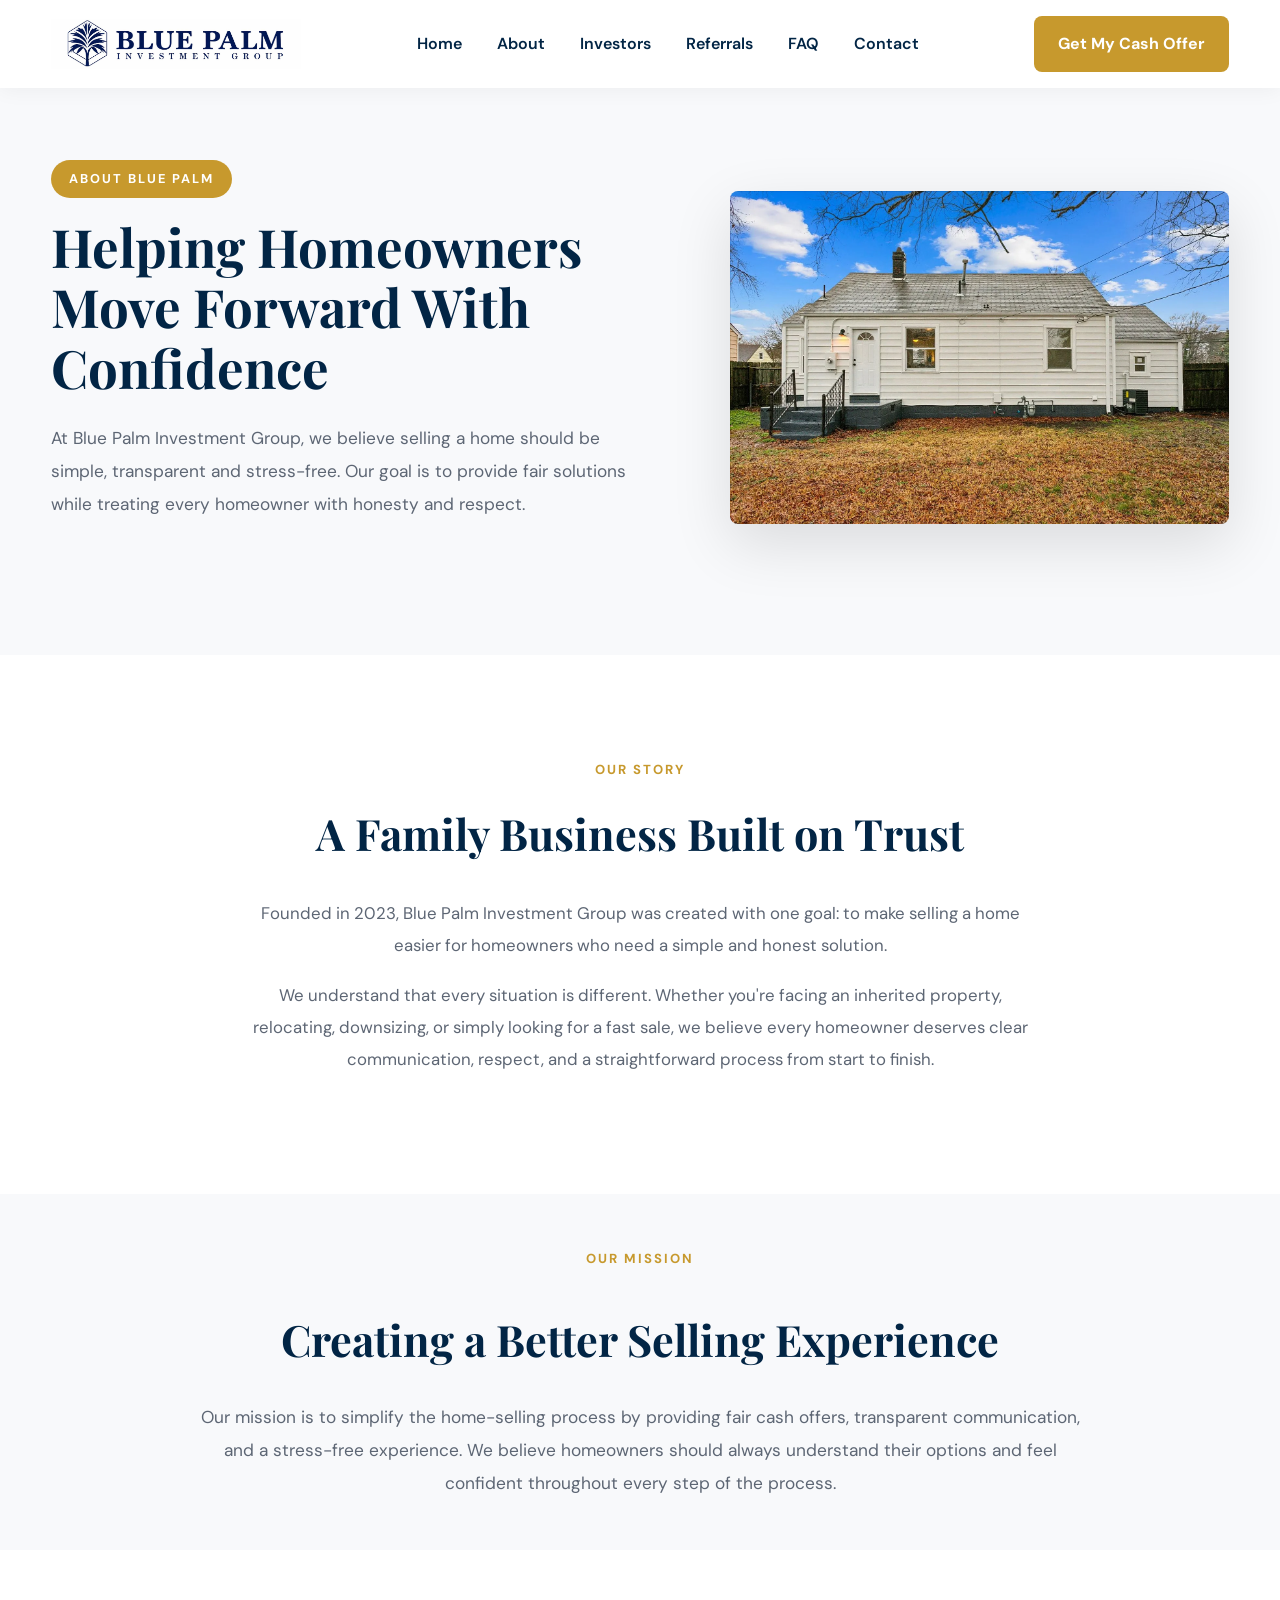
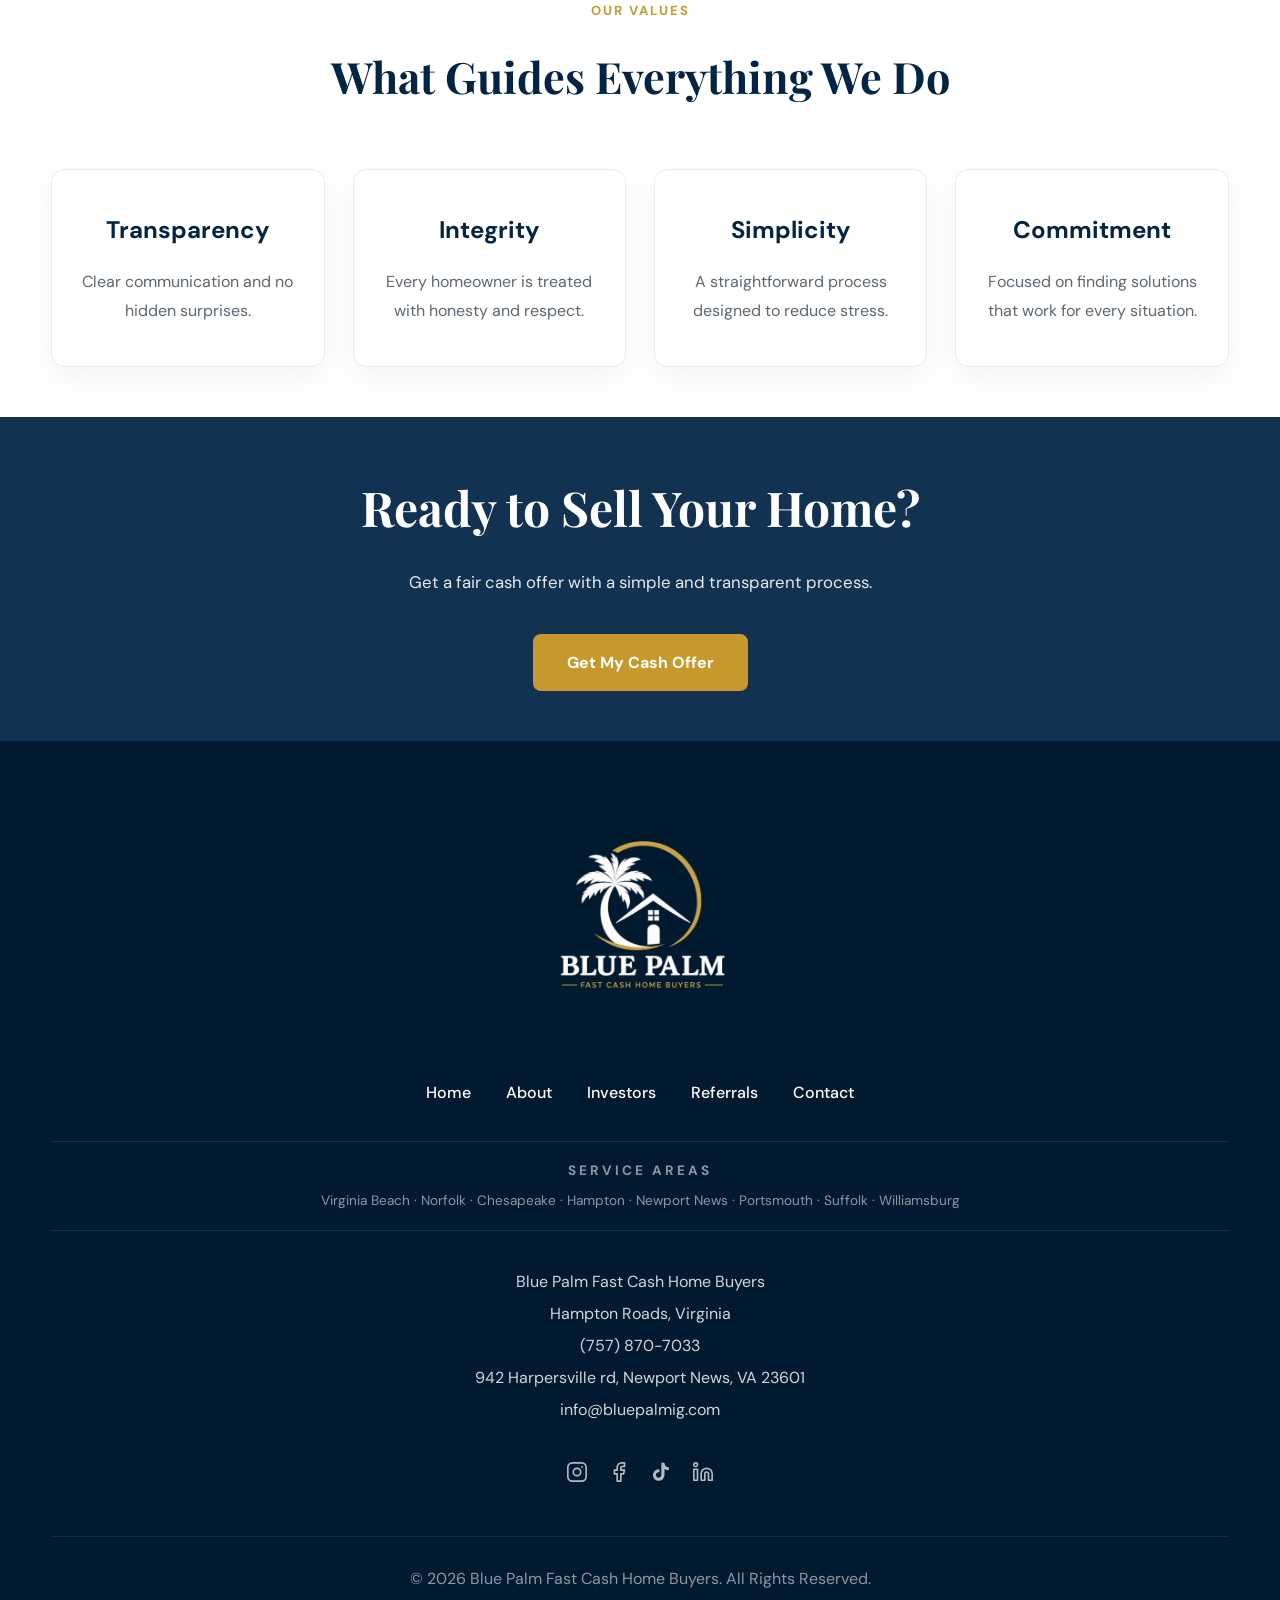
==== commit 798a8866: "widget ai" ====
--- a/about.html
+++ b/about.html
@@ -19,7 +19,15 @@
     <link rel="stylesheet" href="css/style.css">
     <link rel="stylesheet" href="css/responsive.css">
 
-     <!-- Google tag (gtag.js) -->
+    <script type="text/javascript">
+    (function(c,l,a,r,i,t,y){
+        c[a]=c[a]||function(){(c[a].q=c[a].q||[]).push(arguments)};
+        t=l.createElement(r);t.async=1;t.src="https://www.clarity.ms/tag/"+i;
+        y=l.getElementsByTagName(r)[0];y.parentNode.insertBefore(t,y);
+    })(window, document, "clarity", "script", "xpgfi951nm");
+    </script>
+    
+    <!-- Google tag (gtag.js) -->
     <script async src="https://www.googletagmanager.com/gtag/js?id=G-DP2L8LZP22"></script>
     <script>
         window.dataLayer = window.dataLayer || [];
@@ -332,7 +340,7 @@
 
         </main>
 
-         <!-- FOOTER -->
+        <!-- FOOTER -->
 
         <footer class="footer">
 
@@ -340,7 +348,8 @@
 
                 <div class="footer-logo">
 
-                      <img src="images/logobp.png" alt="Blue Palm Investment Group" width="260" height="173">
+                    <img src="images/logohb.png" alt="Blue Palm Fast Cash Home Buyers" width="350" height="auto"
+>
 
                 </div>
 
@@ -364,9 +373,10 @@
 
                 <div class="footer-contact">
 
-                    <p>Blue Palm Investment Group</p>
+                    <p>Blue Palm Fast Cash Home Buyers</p>
                     <p>Hampton Roads, Virginia</p>
                     <p>(757) 870-7033</p>
+                    <p>942 Harpersville rd, Newport News, VA 23601</p>
                     <p>info@bluepalmig.com</p>
 
                 </div>
@@ -409,7 +419,7 @@
 
                 <div class="footer-copy">
 
-                    © 2026 Blue Palm Investment Group.
+                    © 2026 Blue Palm Fast Cash Home Buyers.
                     All Rights Reserved.
 
                 </div>
@@ -422,6 +432,14 @@
 
         <script src="js/main.js"></script>
 
+        <contactship-widget
+            organization_id="39f421f5-d72b-430a-bde9-615240cfcca0"
+            agent_id="793aa33a-257f-48ef-9d6f-b3704fed7693"
+            config='{"companyLogo":"https://cs-test.nohaxito.xyz/1786025454069-image-removebg-preview.png","companyName":"Blue Palm","logoPosition":"left","forceDarkMode":false,"assistantName":"Blue Palm Assistant","assistantImage":"https://cs-test.nohaxito.xyz/1786025453899-image-removebg-preview.png","assistantImageRound":"square","triggerIcon":"default","triggerIconColor":"#03315b","triggerColor":"#FFFFFF","phoneNumber":"+17578707033","email":"info@bluepalmig.com","components":[{"data":{"fields":[{"type":"name","label":"Full Name"},{"type":"email","label":"Email"}]},"type":"form"}],"language":"en","maxCallDuration":600,"status":"online"}'>
+        </contactship-widget>
+        <script src="https://contactship-widget.onrender.com/widget.js"></script>
+
+
     </body>
 
 </html>
--- a/css/style.css
+++ b/css/style.css
@@ -1044,7 +1044,7 @@
 
 .footer-logo img{
 
-    width:260px;
+    width:350px;
 
 }
 
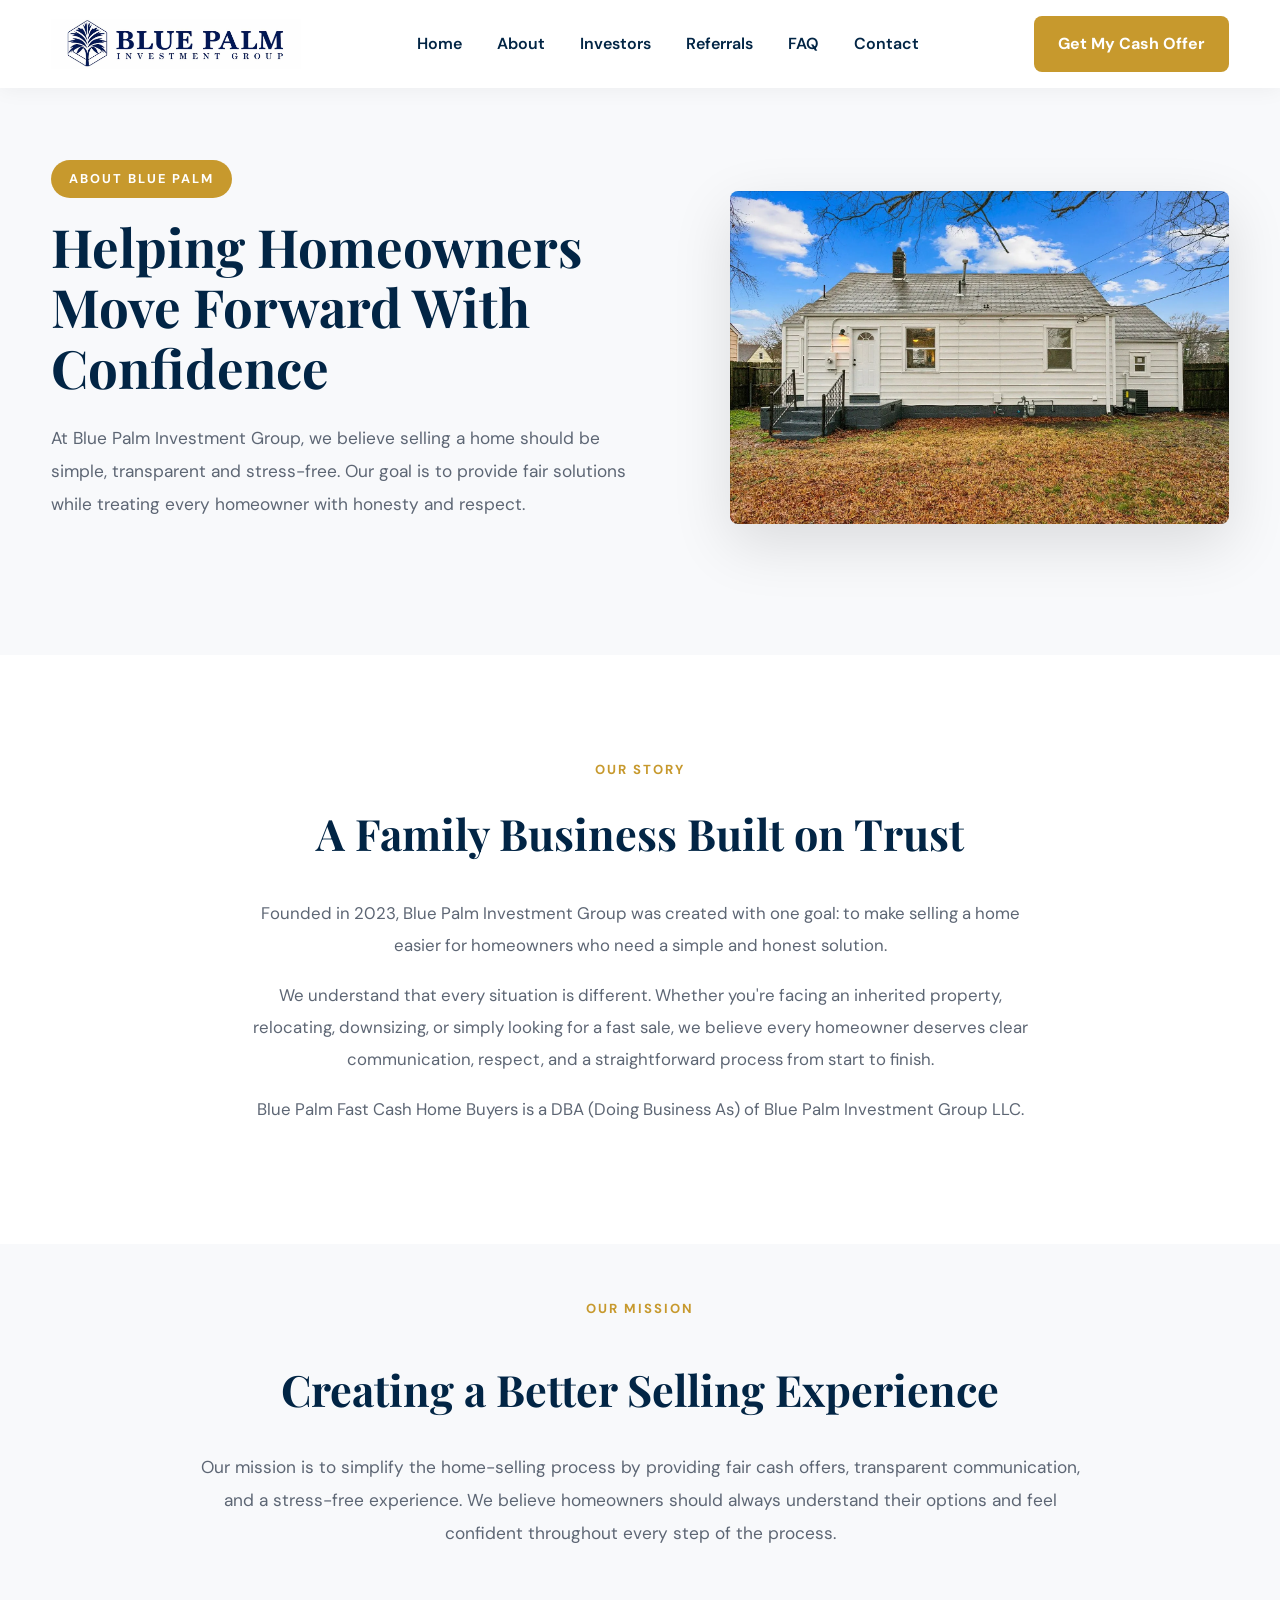
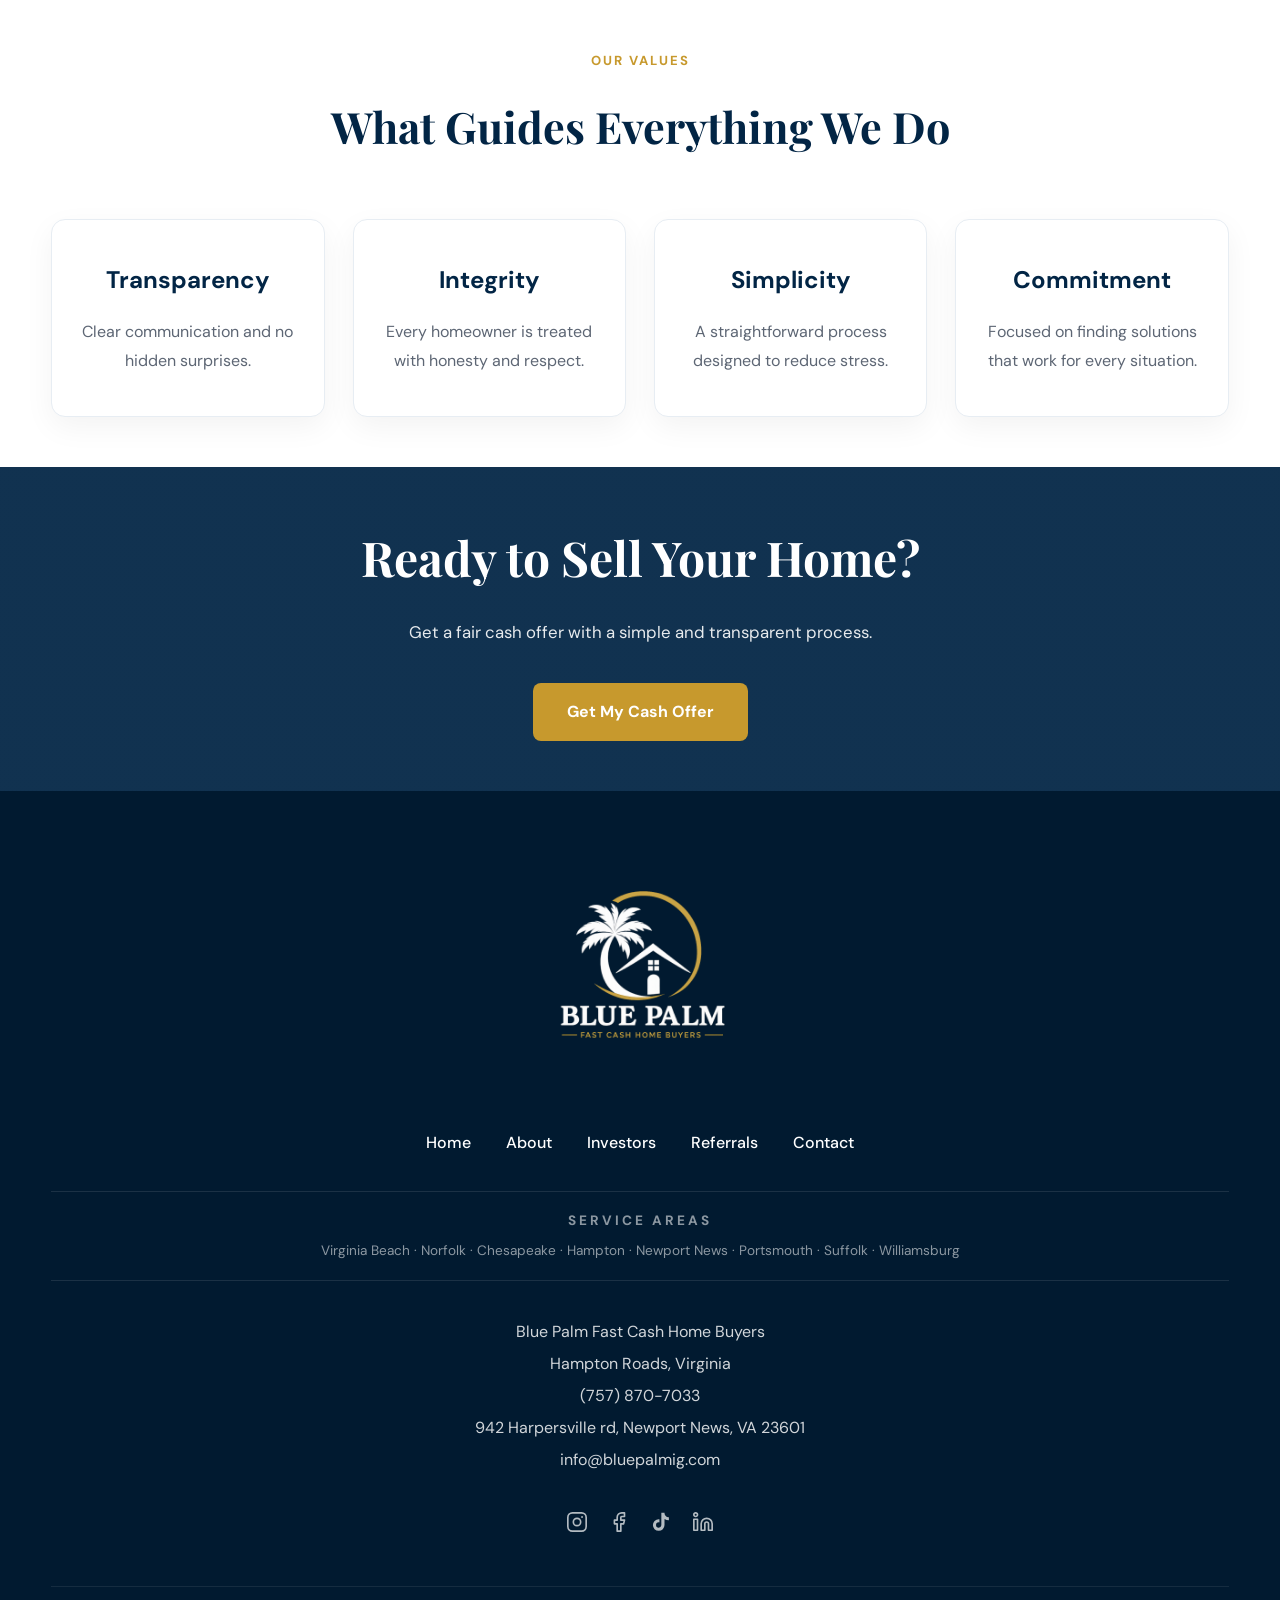
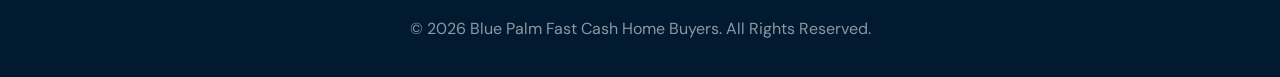
==== commit 364c1446: "updatr" ====
--- a/about.html
+++ b/about.html
@@ -167,6 +167,11 @@
 
                             </p>
 
+                            <p>
+                                Blue Palm Fast Cash Home Buyers is a DBA (Doing Business As) 
+                                of Blue Palm Investment Group LLC.
+                            </p>
+
                         </div>
 
                         <!-- <div>
@@ -430,15 +435,14 @@
 
         </footer>
 
+        <iframe
+            src="https://app.contactship.ai/widgets/f1ce548b-dfac-445a-9048-e58d38598f2d/embed"
+            style="position:fixed;bottom:2px;right:2px;height:700px;width:400px;max-height:600px;max-width:400px;border:none"
+            allow="microphone">
+        </iframe>
+
         <script src="js/main.js"></script>
 
-        <contactship-widget
-            organization_id="39f421f5-d72b-430a-bde9-615240cfcca0"
-            agent_id="793aa33a-257f-48ef-9d6f-b3704fed7693"
-            config='{"companyLogo":"https://cs-test.nohaxito.xyz/1786025454069-image-removebg-preview.png","companyName":"Blue Palm","logoPosition":"left","forceDarkMode":false,"assistantName":"Blue Palm Assistant","assistantImage":"https://cs-test.nohaxito.xyz/1786025453899-image-removebg-preview.png","assistantImageRound":"square","triggerIcon":"default","triggerIconColor":"#03315b","triggerColor":"#FFFFFF","phoneNumber":"+17578707033","email":"info@bluepalmig.com","components":[{"data":{"fields":[{"type":"name","label":"Full Name"},{"type":"email","label":"Email"}]},"type":"form"}],"language":"en","maxCallDuration":600,"status":"online"}'>
-        </contactship-widget>
-        <script src="https://contactship-widget.onrender.com/widget.js"></script>
-
 
     </body>
 
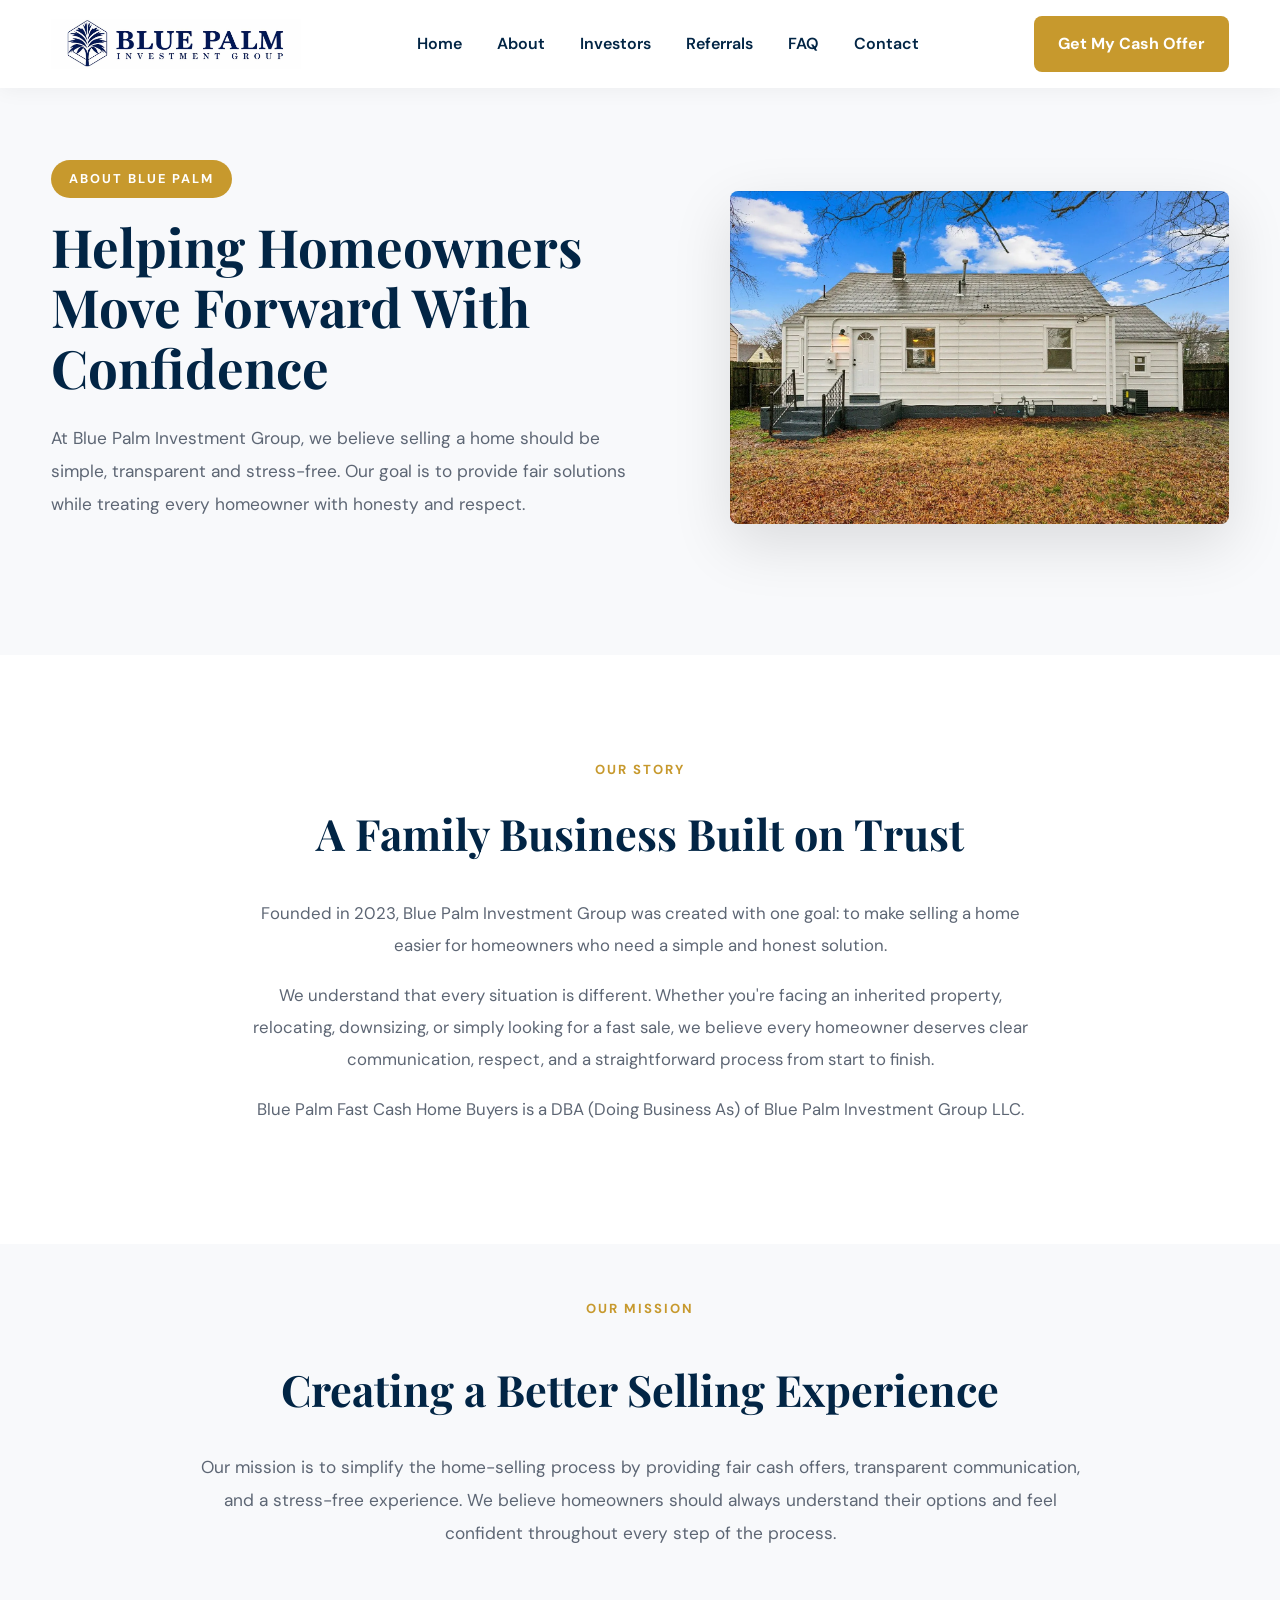
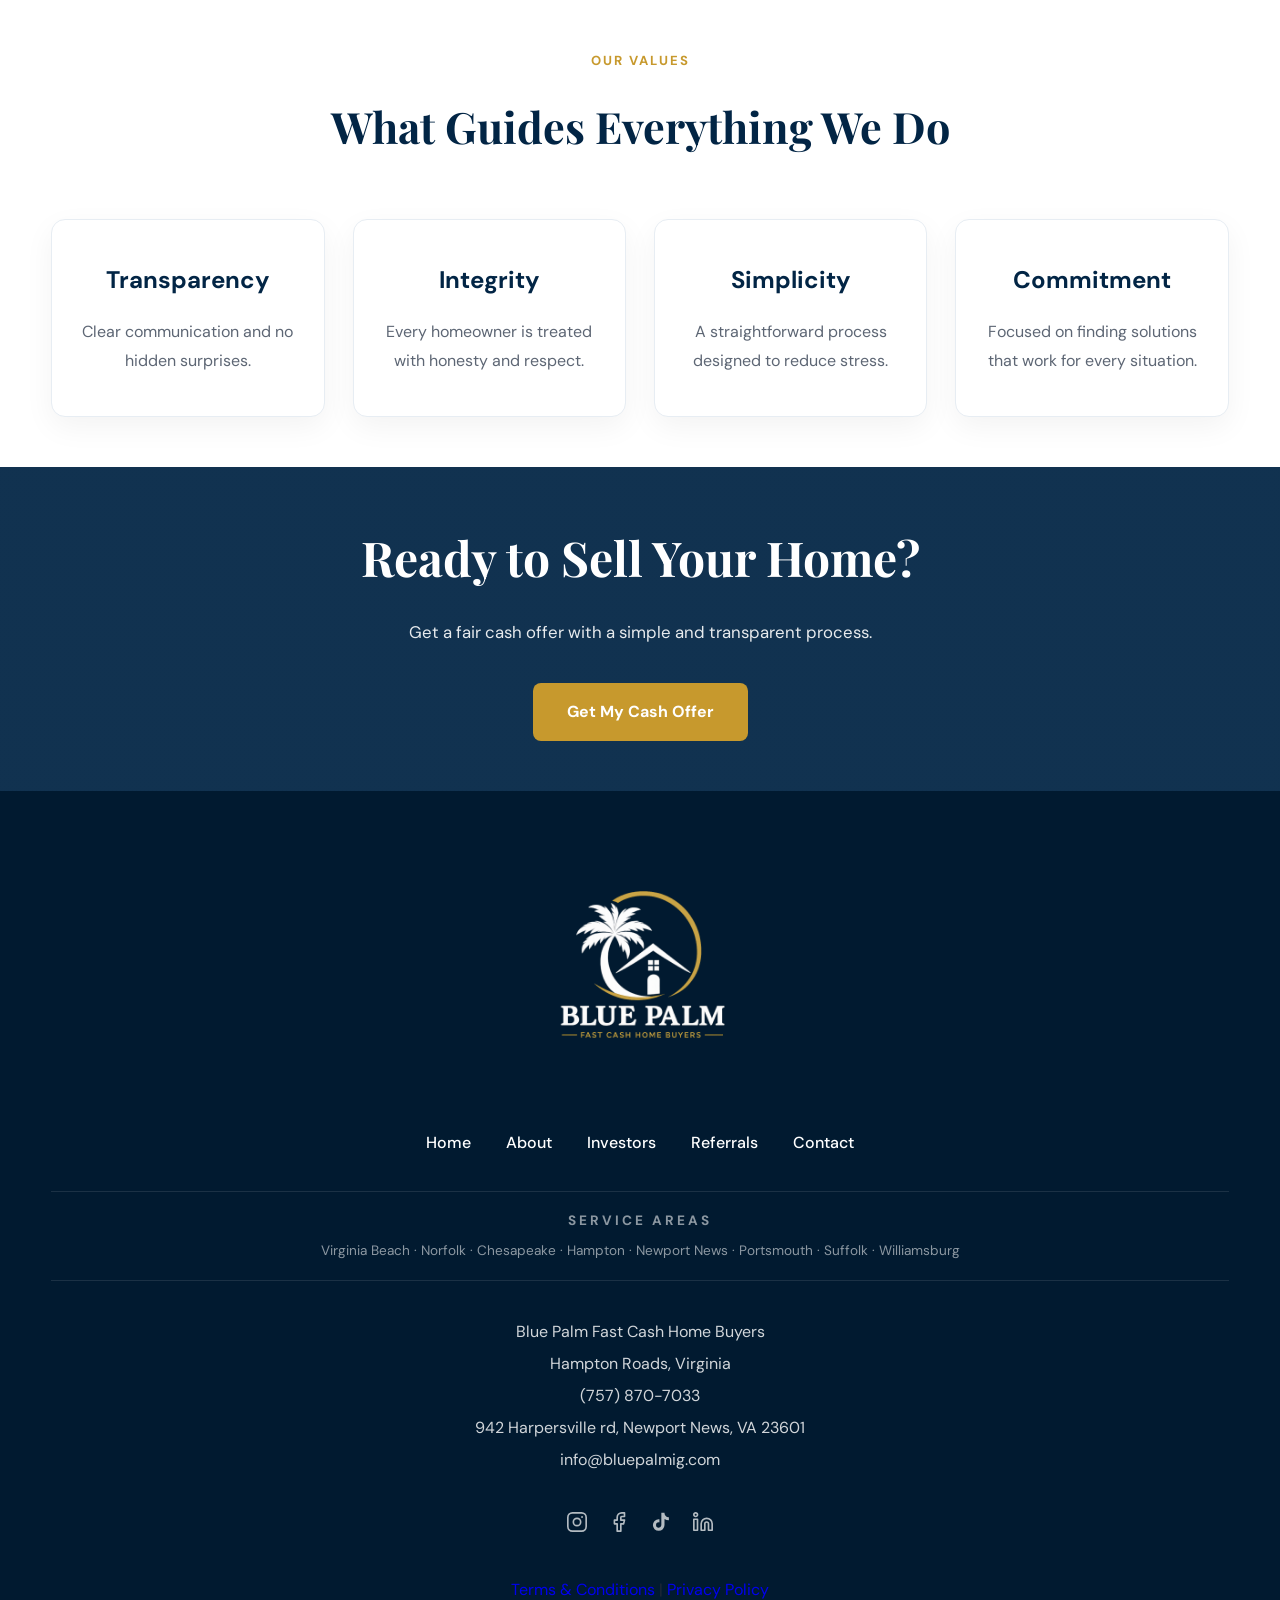
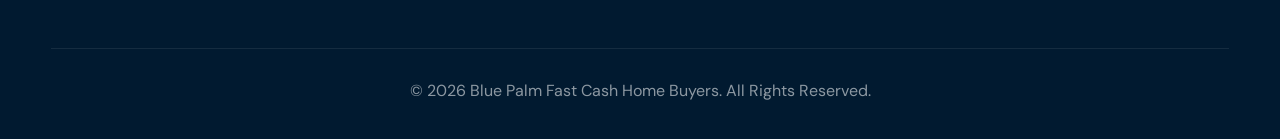
==== commit 5e43ef07: "update" ====
--- a/about.html
+++ b/about.html
@@ -345,7 +345,7 @@
 
         </main>
 
-        <!-- FOOTER -->
+          <!-- FOOTER -->
 
         <footer class="footer">
 
@@ -422,6 +422,14 @@
 
                 </div>
 
+                <div class="footer-legal">
+
+                    <a href="terms.html">Terms & Conditions</a>
+                    <span>|</span>
+                    <a href="privacy-policy.html">Privacy Policy</a>
+
+                </div>
+
                 <div class="footer-copy">
 
                     © 2026 Blue Palm Fast Cash Home Buyers.
@@ -435,12 +443,6 @@
 
         </footer>
 
-        <iframe
-            src="https://app.contactship.ai/widgets/f1ce548b-dfac-445a-9048-e58d38598f2d/embed"
-            style="position:fixed;bottom:2px;right:2px;height:700px;width:400px;max-height:600px;max-width:400px;border:none"
-            allow="microphone">
-        </iframe>
-
         <script src="js/main.js"></script>
 
 
--- a/css/style.css
+++ b/css/style.css
@@ -78,6 +78,49 @@
 
 
 /* GLOBAL */
+/* Checkbox base: azul (para formularios de fondo claro: contacto, referrals, etc.) */
+
+.checkbox-label{
+
+    display:flex;
+
+    align-items:flex-start;
+
+    gap:10px;
+
+    font-size:.85rem;
+
+    color:var(--primary);
+
+    line-height:1.6;
+
+    font-weight:400;
+
+    cursor:pointer;
+
+}
+
+.checkbox-label input[type="checkbox"]{
+
+    width:16px;
+
+    height:16px;
+
+    min-width:16px;
+
+    margin-top:3px;
+
+    cursor:pointer;
+
+    accent-color:var(--gold);
+
+}
+
+.bp-group:has(.checkbox-label){
+
+    margin-bottom:8px;
+
+}
 
 .container{
 
@@ -339,11 +382,11 @@
 
     display:grid;
 
-    grid-template-columns:1.0fr .9fr;
+    grid-template-columns:.8fr 1.2fr;
 
     gap:60px;
 
-    align-items:center;
+    align-items:start;
 
 }
 
@@ -550,6 +593,20 @@
     margin-top:12px;
 
     color:rgba(255,255,255,.75);
+
+}
+
+/* HERO CARD - Checkbox override (solo para el form del index, fondo oscuro) */
+
+.hero-card .checkbox-label{
+
+    color:rgba(255,255,255,.85);
+
+}
+
+.hero-card .checkbox-label input[type="checkbox"]{
+
+    accent-color:var(--gold);
 
 }
 
@@ -2086,10 +2143,6 @@
 
 /* Hero */
 
-/* REFERRALS */
-
-/* Hero */
-
 .referrals-hero{
 
     padding:140px 0 80px;
